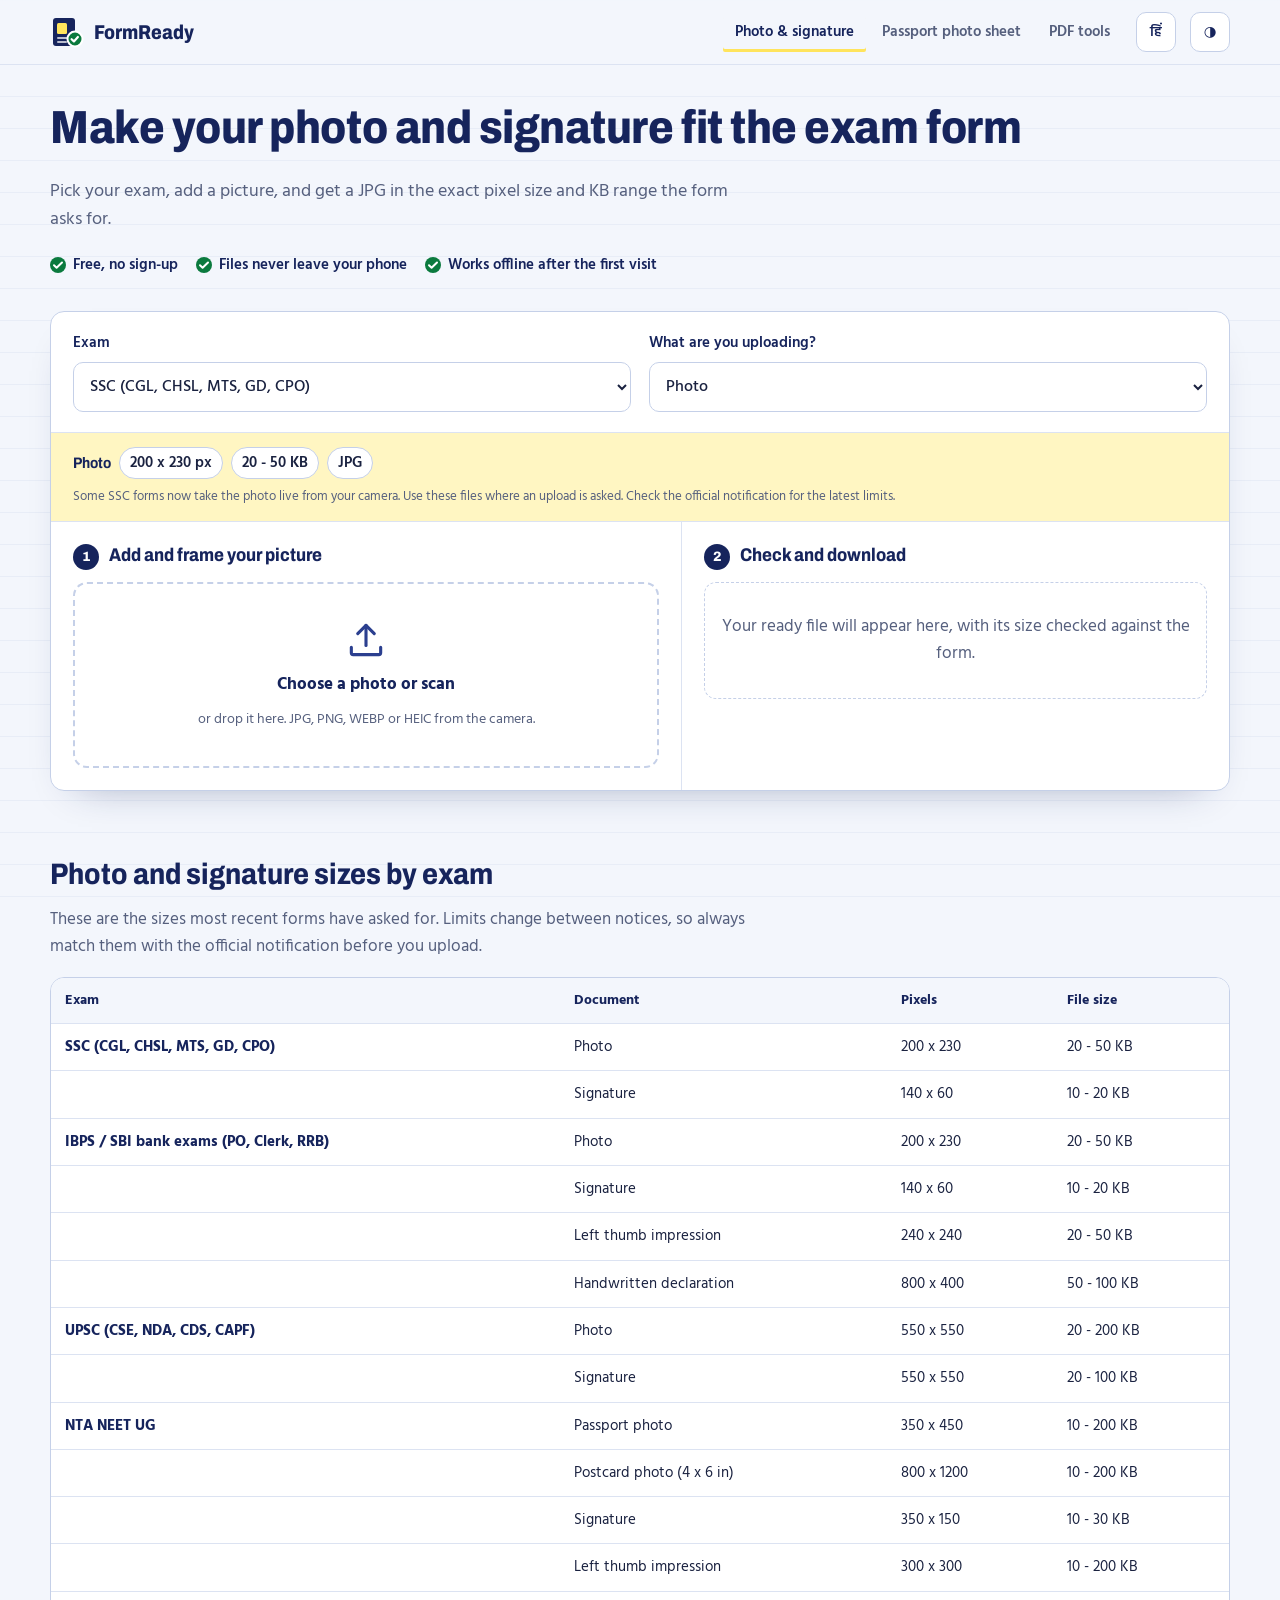
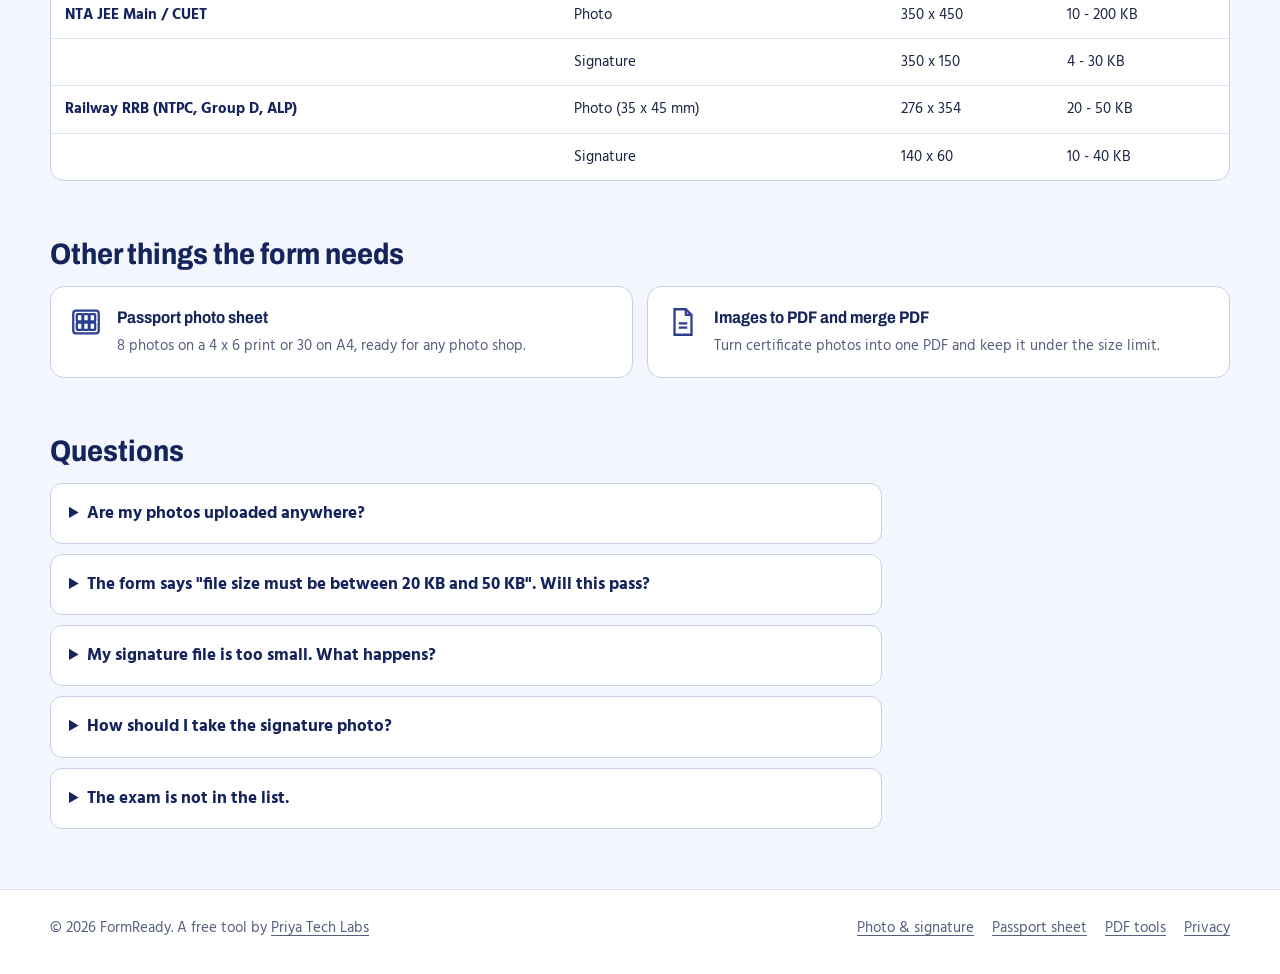
==== index.html @ dd9a6847 "Added FormReady: exam photo and signature resizer with presets for SSC, IBPS, UPSC, NEET, JEE, CUET " ====
<!doctype html>
<html lang="en">
<head>
<meta charset="utf-8">
<meta name="viewport" content="width=device-width, initial-scale=1">
<title>FormReady - Exam Photo and Signature Resizer</title>
<meta name="description" content="Resize your photo and signature to the exact KB and pixel size for SSC, IBPS, UPSC, NEET, JEE, CUET and RRB forms. Free, works on your phone, and your files never leave your device.">
<link rel="canonical" href="https://priya4042.github.io/formready/">
<meta property="og:title" content="FormReady - Exam Photo and Signature Resizer">
<meta property="og:description" content="Exact KB and pixel size for SSC, IBPS, UPSC, NEET, JEE, CUET and RRB forms. Free and private.">
<meta property="og:image" content="https://priya4042.github.io/formready/assets/og.png">
<meta property="og:type" content="website">
<meta name="twitter:card" content="summary_large_image">
<meta name="theme-color" content="#16245C">
<link rel="manifest" href="manifest.webmanifest">
<link rel="icon" href="assets/icon.svg" type="image/svg+xml">
<link rel="apple-touch-icon" href="assets/icon-192.png">
<link rel="preconnect" href="https://fonts.googleapis.com"><link rel="preconnect" href="https://fonts.gstatic.com" crossorigin>
<link rel="stylesheet" href="https://fonts.googleapis.com/css2?family=Archivo:wdth,wght@75..100,500..800&family=Hind:wght@400;500;600;700&display=swap">
<link rel="stylesheet" href="assets/app.css">

<script type="application/ld+json">{"@context":"https://schema.org","@type":"WebApplication","name":"FormReady","url":"https://priya4042.github.io/formready/","applicationCategory":"UtilitiesApplication","operatingSystem":"Any","offers":{"@type":"Offer","price":"0","priceCurrency":"INR"},"description":"Resize exam form photos and signatures to the exact KB and pixel size, make passport photo sheets and PDFs. Runs in the browser."}</script>
</head>
<body>
<a class="skip" href="#main"><span data-only="en">Skip to the tool</span><span data-only="hi">टूल पर जाएँ</span></a>
<header class="top"><div class="wrap">
  <a class="brand" href="./"><svg viewBox="0 0 34 34" aria-hidden="true"><rect x="3" y="3" width="22" height="28" rx="3" fill="#16245C"/><rect x="7" y="8" width="10" height="11" rx="1.5" fill="#FFE45C"/><rect x="7" y="22" width="14" height="2" rx="1" fill="#fff" opacity=".7"/><rect x="7" y="26" width="10" height="2" rx="1" fill="#fff" opacity=".7"/><circle cx="25" cy="24" r="7.5" fill="#0B7A3E" stroke="#fff" stroke-width="2"/><path d="M21.6 24.2l2.3 2.2 4-4.4" fill="none" stroke="#fff" stroke-width="2.2" stroke-linecap="round" stroke-linejoin="round"/></svg>FormReady</a>
  <nav class="nav" id="nav" aria-label="Tools">
    <a href="./" aria-current="page"><span data-only="en">Photo &amp; signature</span><span data-only="hi">फ़ोटो और हस्ताक्षर</span></a>
    <a href="passport.html"><span data-only="en">Passport photo sheet</span><span data-only="hi">पासपोर्ट फ़ोटो शीट</span></a>
    <a href="pdf.html"><span data-only="en">PDF tools</span><span data-only="hi">PDF टूल</span></a>
  </nav>
  <button class="tbtn nav-tog" id="nav-btn" aria-controls="nav" aria-expanded="false" aria-label="Menu">&#9776;</button>
  <button class="tbtn" id="lang-btn" type="button">हिं</button>
  <button class="tbtn" id="theme-btn" type="button" aria-label="Dark or light theme">&#9681;</button>
</div></header>


<main id="main" class="wrap">
  <section class="intro">
    <h1><span data-only="en">Make your photo and signature fit the exam form</span><span data-only="hi">अपनी फ़ोटो और हस्ताक्षर को परीक्षा फ़ॉर्म के साइज़ में लाएँ</span></h1>
    <p class="lede"><span data-only="en">Pick your exam, add a picture, and get a JPG in the exact pixel size and KB range the form asks for.</span><span data-only="hi">परीक्षा चुनें, फ़ोटो डालें, और फ़ॉर्म जितने पिक्सेल और KB माँगता है, ठीक उतनी JPG पाएँ।</span></p>
    <ul class="promise">
      <li><span data-only="en">Free, no sign-up</span><span data-only="hi">मुफ़्त, कोई साइन-अप नहीं</span></li>
      <li><span data-only="en">Files never leave your phone</span><span data-only="hi">फ़ाइल आपके फ़ोन से बाहर नहीं जाती</span></li>
      <li><span data-only="en">Works offline after the first visit</span><span data-only="hi">पहली बार के बाद ऑफ़लाइन भी चलता है</span></li>
    </ul>
  </section>

  <section class="sheet" aria-label="Resizer">
    <div class="field-row">
      <label class="fld"><span><span data-only="en">Exam</span><span data-only="hi">परीक्षा</span></span><select id="exam"></select></label>
      <label class="fld"><span><span data-only="en">What are you uploading?</span><span data-only="hi">क्या अपलोड करना है?</span></span><select id="doc"></select></label>
    </div>
    <div class="spec" id="spec" aria-live="polite"></div>
    <div class="work">
      <div class="pane">
        <div class="pane-h"><span class="step">1</span><h2><span data-only="en">Add and frame your picture</span><span data-only="hi">फ़ोटो डालें और सही से सेट करें</span></h2></div>
        <div class="drop" id="drop" role="button" tabindex="0">
          <svg viewBox="0 0 24 24" fill="none" stroke="currentColor" stroke-width="1.7" stroke-linecap="round" stroke-linejoin="round" aria-hidden="true"><path d="M4 16v3a1 1 0 0 0 1 1h14a1 1 0 0 0 1-1v-3"/><path d="M12 4v11"/><path d="M7.5 8.5L12 4l4.5 4.5"/></svg>
          <b><span data-only="en">Choose a photo or scan</span><span data-only="hi">फ़ोटो या स्कैन चुनें</span></b>
          <small><span data-only="en">or drop it here. JPG, PNG, WEBP or HEIC from the camera.</span><span data-only="hi">या यहाँ छोड़ें। JPG, PNG, WEBP या कैमरे की फ़ोटो।</span></small>
          <input type="file" id="file" aria-label="Choose file" tabindex="-1" accept="image/*">
        </div>
        <div id="editor" hidden>
          <div class="stage"><canvas id="crop" aria-label="Drag to move the picture inside the frame"></canvas><span class="hint"><span data-only="en">Drag to move</span><span data-only="hi">खिसकाने के लिए खींचें</span></span></div>
          <div class="tools">
            <label class="rng"><span data-only="en">Zoom</span><span data-only="hi">ज़ूम</span><input type="range" id="zoom" min="1" max="5" step="0.01" value="1"></label>
            <button class="btn btn-sm" id="rot" type="button"><span data-only="en">Rotate</span><span data-only="hi">घुमाएँ</span></button>
            <button class="btn btn-sm" id="reset" type="button"><span data-only="en">Reset</span><span data-only="hi">रीसेट</span></button>
            <button class="btn btn-sm" id="change" type="button"><span data-only="en">Change picture</span><span data-only="hi">फ़ोटो बदलें</span></button>
          </div>
          <div class="opts">
            <label class="check"><input type="checkbox" id="ink"><span><span data-only="en">Clean white paper (for signature, thumb and declaration scans)</span><span data-only="hi">कागज़ साफ़ सफ़ेद करें (हस्ताक्षर, अंगूठा और घोषणा के लिए)</span></span></label>
            <label class="check"><input type="checkbox" id="namedate"><span><span data-only="en">Print name and date below the photo</span><span data-only="hi">फ़ोटो के नीचे नाम और तारीख़ लिखें</span></span></label>
            <div class="subflds" id="nd-flds" hidden>
              <label class="fld"><span><span data-only="en">Name</span><span data-only="hi">नाम</span></span><input type="text" id="nd-name" maxlength="40" autocomplete="name"></label>
              <label class="fld"><span><span data-only="en">Date of photo</span><span data-only="hi">फ़ोटो की तारीख़</span></span><input type="date" id="nd-date"></label>
            </div>
          </div>
        </div>
      </div>
      <div class="pane">
        <div class="pane-h"><span class="step">2</span><h2><span data-only="en">Check and download</span><span data-only="hi">जाँचें और डाउनलोड करें</span></h2></div>
        <div class="empty" id="empty"><span data-only="en">Your ready file will appear here, with its size checked against the form.</span><span data-only="hi">आपकी तैयार फ़ाइल यहाँ दिखेगी, फ़ॉर्म के साइज़ से जाँच कर।</span></div>
        <div id="result" hidden>
          <div class="slot">
            <div class="slot-h"><span id="slot-title">Photo</span><span id="slot-fmt">JPG</span></div>
            <div class="slot-b">
              <div class="slot-img"><img id="out-img" alt="Ready file preview"></div>
              <dl class="slot-facts">
                <div><dt><span data-only="en">File size</span><span data-only="hi">फ़ाइल साइज़</span></dt><dd id="f-size">-</dd></div>
                <div><dt><span data-only="en">Pixels</span><span data-only="hi">पिक्सेल</span></dt><dd id="f-px">-</dd></div>
                <div><dt><span data-only="en">Print size at 200 DPI</span><span data-only="hi">200 DPI पर प्रिंट साइज़</span></dt><dd id="f-cm">-</dd></div>
                <div><dt><span data-only="en">Format</span><span data-only="hi">फ़ॉर्मेट</span></dt><dd>JPG</dd></div>
              </dl>
              <span class="stamp" id="stamp" aria-hidden="true"></span>
            </div>
            <div class="ruler" aria-hidden="true">
              <div class="ruler-track"><div class="ruler-band" id="band"></div><div class="ruler-needle" id="needle"><span id="needle-l"></span></div></div>
              <div class="ruler-ticks"><span>0 KB</span><span id="tick-max"></span></div>
            </div>
          </div>
          <p class="note" id="verdict" role="status"></p>
          <div class="actions">
            <button class="btn btn-main" id="dl" type="button"><svg viewBox="0 0 24 24" fill="none" stroke="currentColor" stroke-width="2" stroke-linecap="round" aria-hidden="true"><path d="M12 4v11M7.5 10.5L12 15l4.5-4.5M5 20h14"/></svg><span data-only="en">Download JPG</span><span data-only="hi">JPG डाउनलोड करें</span></button>
          </div>
          <details class="adv" id="adv">
            <summary><span data-only="en">Change pixels or KB limits</span><span data-only="hi">पिक्सेल या KB सीमा बदलें</span></summary>
            <div class="grid4">
              <label class="fld"><span><span data-only="en">Width (px)</span><span data-only="hi">चौड़ाई (px)</span></span><input type="number" id="w" min="20" max="4000" inputmode="numeric"></label>
              <label class="fld"><span><span data-only="en">Height (px)</span><span data-only="hi">ऊँचाई (px)</span></span><input type="number" id="h" min="20" max="4000" inputmode="numeric"></label>
              <label class="fld"><span><span data-only="en">Min KB</span><span data-only="hi">कम से कम KB</span></span><input type="number" id="min" min="1" max="5000" inputmode="numeric"></label>
              <label class="fld"><span><span data-only="en">Max KB</span><span data-only="hi">ज़्यादा से ज़्यादा KB</span></span><input type="number" id="max" min="2" max="5000" inputmode="numeric"></label>
            </div>
          </details>
        </div>
      </div>
    </div>
  </section>

  <section class="sec" id="sizes" aria-labelledby="sizes-h">
    <h2 id="sizes-h"><span data-only="en">Photo and signature sizes by exam</span><span data-only="hi">परीक्षा के अनुसार फ़ोटो और हस्ताक्षर साइज़</span></h2>
    <p><span data-only="en">These are the sizes most recent forms have asked for. Limits change between notices, so always match them with the official notification before you upload.</span><span data-only="hi">हाल के फ़ॉर्म में यही साइज़ माँगे गए हैं। हर नोटिस में सीमा बदल सकती है, इसलिए अपलोड से पहले आधिकारिक नोटिफ़िकेशन से ज़रूर मिलाएँ।</span></p>
    <div class="tbl-wrap"><table id="size-table"><thead><tr><th><span data-only="en">Exam</span><span data-only="hi">परीक्षा</span></th><th><span data-only="en">Document</span><span data-only="hi">दस्तावेज़</span></th><th><span data-only="en">Pixels</span><span data-only="hi">पिक्सेल</span></th><th><span data-only="en">File size</span><span data-only="hi">फ़ाइल साइज़</span></th></tr></thead><tbody></tbody></table></div>
  </section>

  <section class="sec" aria-labelledby="more-h">
    <h2 id="more-h"><span data-only="en">Other things the form needs</span><span data-only="hi">फ़ॉर्म की बाकी ज़रूरतें</span></h2>
    <div class="cards">
      <a class="tcard" href="passport.html"><svg viewBox="0 0 24 24" fill="none" stroke="currentColor" stroke-width="1.6" aria-hidden="true"><rect x="3" y="4" width="18" height="16" rx="2"/><rect x="5.5" y="6.5" width="4" height="5" rx=".6"/><rect x="10" y="6.5" width="4" height="5" rx=".6"/><rect x="14.5" y="6.5" width="4" height="5" rx=".6"/><rect x="5.5" y="12.5" width="4" height="5" rx=".6"/><rect x="10" y="12.5" width="4" height="5" rx=".6"/><rect x="14.5" y="12.5" width="4" height="5" rx=".6"/></svg><span><b><span data-only="en">Passport photo sheet</span><span data-only="hi">पासपोर्ट फ़ोटो शीट</span></b><small><span data-only="en">8 photos on a 4 x 6 print or 30 on A4, ready for any photo shop.</span><span data-only="hi">4 x 6 प्रिंट पर 8 या A4 पर 30 फ़ोटो, किसी भी फ़ोटो शॉप के लिए तैयार।</span></small></span></a>
      <a class="tcard" href="pdf.html"><svg viewBox="0 0 24 24" fill="none" stroke="currentColor" stroke-width="1.6" aria-hidden="true"><path d="M6 3h8l4 4v14H6z"/><path d="M14 3v4h4"/><path d="M9 13h6M9 16h6"/></svg><span><b><span data-only="en">Images to PDF and merge PDF</span><span data-only="hi">इमेज से PDF और PDF जोड़ें</span></b><small><span data-only="en">Turn certificate photos into one PDF and keep it under the size limit.</span><span data-only="hi">सर्टिफ़िकेट की फ़ोटो को एक PDF में बदलें और साइज़ सीमा में रखें।</span></small></span></a>
    </div>
  </section>

  <section class="sec" aria-labelledby="faq-h">
    <h2 id="faq-h"><span data-only="en">Questions</span><span data-only="hi">सवाल</span></h2>
    <div class="faq">
      <details><summary><span data-only="en">Are my photos uploaded anywhere?</span><span data-only="hi">क्या मेरी फ़ोटो कहीं अपलोड होती है?</span></summary><p><span data-only="en">No. Everything happens inside your browser. The picture is never sent to a server, so it is safe to use for your ID photo and signature.</span><span data-only="hi">नहीं। सब कुछ आपके ब्राउज़र में ही होता है। फ़ोटो किसी सर्वर पर नहीं जाती, इसलिए पहचान वाली फ़ोटो और हस्ताक्षर के लिए सुरक्षित है।</span></p></details>
      <details><summary><span data-only="en">The form says "file size must be between 20 KB and 50 KB". Will this pass?</span><span data-only="hi">फ़ॉर्म कहता है "फ़ाइल 20 KB से 50 KB के बीच हो"। क्या यह पास होगी?</span></summary><p><span data-only="en">Yes. FormReady keeps a small safety margin on both ends, so the file passes whether the website counts 1 KB as 1000 or 1024 bytes.</span><span data-only="hi">हाँ। FormReady दोनों तरफ़ थोड़ा मार्जिन रखता है, ताकि वेबसाइट 1 KB को 1000 गिने या 1024 बाइट, फ़ाइल पास हो जाए।</span></p></details>
      <details><summary><span data-only="en">My signature file is too small. What happens?</span><span data-only="hi">मेरी हस्ताक्षर फ़ाइल बहुत छोटी है। तब क्या होगा?</span></summary><p><span data-only="en">A clean signature can be just a few KB. FormReady first uses the best quality, and if it is still under the minimum it adds blank space inside the file. The picture itself does not change.</span><span data-only="hi">साफ़ हस्ताक्षर कुछ ही KB का हो सकता है। FormReady पहले सबसे अच्छी क्वालिटी लगाता है, फिर भी कम हो तो फ़ाइल के अंदर खाली जगह जोड़ता है। तस्वीर नहीं बदलती।</span></p></details>
      <details><summary><span data-only="en">How should I take the signature photo?</span><span data-only="hi">हस्ताक्षर की फ़ोटो कैसे लें?</span></summary><p><span data-only="en">Sign with a black pen on plain white paper, in daylight, with the phone straight above the page. Do not sign in capital letters. Then tick "Clean white paper" so the background becomes pure white.</span><span data-only="hi">सादे सफ़ेद कागज़ पर काले पेन से, दिन की रोशनी में हस्ताक्षर करें और फ़ोन को कागज़ के ठीक ऊपर रखें। बड़े अक्षरों (कैपिटल) में हस्ताक्षर न करें। फिर "कागज़ साफ़ सफ़ेद करें" चुनें।</span></p></details>
      <details><summary><span data-only="en">The exam is not in the list.</span><span data-only="hi">मेरी परीक्षा लिस्ट में नहीं है।</span></summary><p><span data-only="en">Choose "Custom size", then open "Change pixels or KB limits" and type the numbers from your notification.</span><span data-only="hi">"अपना साइज़" चुनें, फिर "पिक्सेल या KB सीमा बदलें" खोलकर अपने नोटिफ़िकेशन वाले नंबर डालें।</span></p></details>
    </div>
  </section>
</main>

<footer class="foot"><div class="wrap">
  <span>&copy; <span id="year">2026</span> FormReady. <span data-only="en">A free tool by</span><span data-only="hi">एक मुफ़्त टूल,</span> <a href="https://priya4042.github.io/">Priya Tech Labs</a></span>
  <nav aria-label="Footer"><a href="./">Photo &amp; signature</a><a href="passport.html">Passport sheet</a><a href="pdf.html">PDF tools</a><a href="privacy.html"><span data-only="en">Privacy</span><span data-only="hi">प्राइवेसी</span></a></nav>
</div></footer>
<script src="assets/common.js"></script>
<script src="assets/presets.js"></script>
<script src="assets/resizer.js"></script>
</body>
</html>
---- assets/app.css ----
/* FormReady - exam form photo, signature and PDF toolkit */
:root {
  --ink: #16245C; --ink-2: #2B3F8F; --paper: #FFFFFF; --page: #F3F6FC; --rule: #DCE3F2; --rule-2: #C5D0E8;
  --text: #1A2240; --muted: #56607E; --stamp: #B3261E; --pass: #0B7A3E; --hl: #FFE45C; --hl-soft: #FFF6C2;
  --card: #FFFFFF; --focus: #2B3F8F; --shadow: 0 18px 40px -28px rgba(22, 36, 92, .45);
  --r: 14px; --max: 1180px;
  --f-head: "Archivo", "Hind", system-ui, sans-serif; --f-body: "Hind", system-ui, sans-serif;
  color-scheme: light;
}
@media (prefers-color-scheme: dark) {
  :root:not([data-theme="light"]) {
    --ink: #AFC0FF; --ink-2: #8EA3F5; --paper: #151B33; --page: #0E1326; --rule: #26304F; --rule-2: #34406A;
    --text: #E6EAF7; --muted: #A2ABC8; --stamp: #FF8A80; --pass: #5BD493; --hl: #E8C93A; --hl-soft: #3A3417;
    --card: #151B33; --focus: #AFC0FF; --shadow: 0 18px 40px -28px rgba(0, 0, 0, .8); color-scheme: dark;
  }
}
:root[data-theme="dark"] {
  --ink: #AFC0FF; --ink-2: #8EA3F5; --paper: #151B33; --page: #0E1326; --rule: #26304F; --rule-2: #34406A;
  --text: #E6EAF7; --muted: #A2ABC8; --stamp: #FF8A80; --pass: #5BD493; --hl: #E8C93A; --hl-soft: #3A3417;
  --card: #151B33; --focus: #AFC0FF; --shadow: 0 18px 40px -28px rgba(0, 0, 0, .8); color-scheme: dark;
}

* { box-sizing: border-box; }
html { -webkit-text-size-adjust: 100%; overflow-x: clip; }
body { margin: 0; font: 400 1.0625rem/1.6 var(--f-body); color: var(--text); background: var(--page); overflow-x: clip; }
/* faint ruled-form lines behind everything */
body::before { content: ""; position: fixed; inset: 0; z-index: -1; pointer-events: none;
  background-image: linear-gradient(var(--rule) 1px, transparent 1px); background-size: 100% 32px; opacity: .45; }
img, canvas { max-width: 100%; display: block; }
a { color: var(--ink-2); text-underline-offset: 3px; }
h1, h2, h3 { font-family: var(--f-head); color: var(--ink); line-height: 1.15; margin: 0 0 .5em; font-stretch: 88%; }
h1 { font-size: clamp(1.9rem, 4.2vw, 2.9rem); font-weight: 800; letter-spacing: -.01em; }
h2 { font-size: clamp(1.4rem, 2.6vw, 1.85rem); font-weight: 750; }
h3 { font-size: 1.12rem; font-weight: 700; }
p { margin: 0 0 1em; }
:focus-visible { outline: 3px solid var(--focus); outline-offset: 2px; border-radius: 6px; }
.wrap { width: min(var(--max), 100% - 32px); margin-inline: auto; }
[hidden] { display: none !important; }
.sr { position: absolute; width: 1px; height: 1px; overflow: hidden; clip: rect(0 0 0 0); white-space: nowrap; }
html[lang="hi"] [data-only="en"], html[lang="en"] [data-only="hi"] { display: none !important; }
.skip { position: absolute; left: -999px; top: 8px; background: var(--ink); color: #fff; padding: 8px 14px; border-radius: 8px; z-index: 50; }
.skip:focus { left: 8px; }

/* header */
.top { position: sticky; top: 0; z-index: 20; background: color-mix(in srgb, var(--page) 88%, transparent); backdrop-filter: blur(10px); border-bottom: 1px solid var(--rule); }
.top .wrap { display: flex; align-items: center; gap: 14px; min-height: 64px; }
.brand { display: flex; align-items: center; gap: 10px; text-decoration: none; color: var(--ink); font: 800 1.25rem/1 var(--f-head); font-stretch: 85%; }
.brand svg { width: 34px; height: 34px; flex: none; }
.nav { display: flex; gap: 4px; margin-left: auto; }
.nav a { padding: 8px 12px; border-radius: 10px; text-decoration: none; color: var(--muted); font-weight: 600; font-size: .95rem; }
.nav a:hover { color: var(--ink); background: var(--rule); }
.nav a[aria-current="page"] { color: var(--ink); box-shadow: inset 0 -3px 0 var(--hl); border-radius: 10px 10px 2px 2px; }
.tbtn { border: 1px solid var(--rule-2); background: var(--card); color: var(--ink); border-radius: 10px; min-width: 40px; height: 40px; padding: 0 10px; font: 600 .9rem var(--f-body); cursor: pointer; }
.tbtn:hover { border-color: var(--ink-2); }
.nav-tog { display: none; }
@media (max-width: 760px) {
  .nav { position: fixed; inset: 64px 0 auto; flex-direction: column; background: var(--paper); border-bottom: 1px solid var(--rule); padding: 8px 16px 14px; display: none; }
  .nav.open { display: flex; }
  .nav a { padding: 12px; }
  .nav-tog { display: inline-block; margin-left: auto; }
  .top .wrap > .tbtn:first-of-type { margin-left: 0; }
}

/* intro */
.intro { padding: 36px 0 12px; }
.intro p.lede { font-size: 1.12rem; color: var(--muted); max-width: 44rem; }
.promise { display: flex; flex-wrap: wrap; gap: 8px 18px; padding: 0; margin: 14px 0 0; list-style: none; font-weight: 600; color: var(--ink); font-size: .95rem; }
.promise li { display: flex; align-items: center; gap: 7px; }
.promise li::before { content: ""; width: 16px; height: 16px; border-radius: 50%; background: var(--pass) url("data:image/svg+xml,%3Csvg xmlns='http://www.w3.org/2000/svg' viewBox='0 0 16 16'%3E%3Cpath d='M4 8.3l2.6 2.5L12 5.5' fill='none' stroke='white' stroke-width='2' stroke-linecap='round' stroke-linejoin='round'/%3E%3C/svg%3E") center/100% no-repeat; flex: none; }

/* the working area: form sheet */
.sheet { background: var(--paper); border: 1px solid var(--rule-2); border-radius: var(--r); box-shadow: var(--shadow); margin: 22px 0 40px; overflow: hidden; }
.sheet-row { display: grid; grid-template-columns: 1fr; }
.field-row { display: grid; grid-template-columns: repeat(auto-fit, minmax(220px, 1fr)); gap: 14px 18px; padding: 20px 22px; border-bottom: 1px solid var(--rule); }
.fld { display: flex; flex-direction: column; gap: 6px; min-width: 0; }
.fld > span, .lbl { font-weight: 600; font-size: .92rem; color: var(--ink); }
select, input[type="text"], input[type="number"], input[type="date"] {
  font: 500 1rem var(--f-body); color: var(--text); background: var(--paper); border: 1px solid var(--rule-2); border-radius: 10px; padding: 10px 12px; width: 100%; min-height: 46px; }
select:focus, input:focus { border-color: var(--ink-2); outline: none; box-shadow: 0 0 0 3px color-mix(in srgb, var(--ink-2) 25%, transparent); }
.spec { display: flex; flex-wrap: wrap; gap: 8px; align-items: center; padding: 14px 22px; background: var(--hl-soft); border-bottom: 1px solid var(--rule); font-size: .95rem; }
.spec b { font-family: var(--f-head); font-stretch: 88%; color: var(--ink); }
.chip { display: inline-flex; align-items: center; gap: 6px; padding: 3px 10px; border-radius: 999px; background: var(--paper); border: 1px solid var(--rule-2); font-weight: 600; font-variant-numeric: tabular-nums; }
.spec small { color: var(--muted); flex-basis: 100%; }

.work { display: grid; grid-template-columns: minmax(0, 1.15fr) minmax(0, 1fr); }
@media (max-width: 900px) { .work { grid-template-columns: 1fr; } }
.pane { padding: 22px; min-width: 0; }
.pane + .pane { border-left: 1px solid var(--rule); }
@media (max-width: 900px) { .pane + .pane { border-left: 0; border-top: 1px solid var(--rule); } }
.pane-h { display: flex; align-items: baseline; gap: 10px; margin-bottom: 12px; }
.pane-h h2 { font-size: 1.15rem; margin: 0; }
.step { font: 800 .85rem/1 var(--f-head); width: 26px; height: 26px; border-radius: 50%; display: inline-grid; place-items: center; background: var(--ink); color: var(--paper); flex: none; }

/* drop zone */
.drop { display: grid; place-items: center; text-align: center; gap: 10px; padding: 34px 18px; border: 2px dashed var(--rule-2); border-radius: var(--r); cursor: pointer; transition: border-color .2s, background-color .2s; }
.drop:hover, .drop.over { border-color: var(--ink-2); background: color-mix(in srgb, var(--ink-2) 6%, transparent); }
.drop svg { width: 44px; height: 44px; color: var(--ink-2); }
.drop b { font-size: 1.05rem; color: var(--ink); }
.drop small { color: var(--muted); }
.drop input { position: absolute; width: 1px; height: 1px; opacity: 0; }

/* crop stage */
.stage { position: relative; display: grid; place-items: center; background: repeating-conic-gradient(var(--rule) 0 25%, transparent 0 50%) 0 0/18px 18px; border-radius: 12px; padding: 14px; touch-action: none; }
.stage canvas { cursor: grab; box-shadow: 0 0 0 2px var(--ink), 0 10px 30px -14px rgba(0, 0, 0, .5); background: #fff; max-height: 420px; width: auto; }
.stage canvas:active { cursor: grabbing; }
.stage .hint { position: absolute; bottom: 8px; left: 50%; translate: -50% 0; background: rgba(22, 36, 92, .82); color: #fff; padding: 2px 10px; border-radius: 999px; font-size: .78rem; pointer-events: none; white-space: nowrap; }
.tools { display: flex; flex-wrap: wrap; gap: 10px 14px; align-items: center; margin-top: 14px; }
.tools label.rng { display: flex; align-items: center; gap: 10px; flex: 1 1 200px; font-weight: 600; font-size: .92rem; color: var(--ink); }
input[type="range"] { flex: 1; accent-color: var(--ink-2); min-height: 32px; }
.check { display: flex; align-items: center; gap: 10px; font-weight: 600; font-size: .95rem; color: var(--text); cursor: pointer; padding: 6px 0; }
.check input { width: 20px; height: 20px; accent-color: var(--ink-2); flex: none; }
.opts { display: grid; gap: 4px; margin-top: 10px; }
.subflds { display: grid; grid-template-columns: 1fr 1fr; gap: 10px; margin: 4px 0 6px 30px; }
@media (max-width: 480px) { .subflds { grid-template-columns: 1fr; margin-left: 0; } }

/* buttons */
.btn { display: inline-flex; align-items: center; justify-content: center; gap: 8px; min-height: 46px; padding: 0 18px; border-radius: 12px; border: 1px solid var(--rule-2); background: var(--paper); color: var(--ink); font: 650 1rem var(--f-body); cursor: pointer; text-decoration: none; }
.btn:hover { border-color: var(--ink-2); }
.btn svg { width: 18px; height: 18px; }
.btn-main { background: var(--ink); color: var(--paper); border-color: var(--ink); }
.btn-main:hover { background: var(--ink-2); }
.btn[disabled] { opacity: .5; cursor: not-allowed; }
.btn-sm { min-height: 36px; padding: 0 12px; font-size: .9rem; border-radius: 10px; }

/* result: the exam-portal upload slot */
.slot { border: 1px solid var(--rule-2); border-radius: 12px; overflow: hidden; }
.slot-h { display: flex; justify-content: space-between; gap: 10px; padding: 9px 14px; background: var(--ink); color: var(--paper); font: 650 .9rem var(--f-body); }
.slot-b { display: grid; grid-template-columns: auto 1fr; gap: 16px; padding: 16px; align-items: center; position: relative; }
@media (max-width: 420px) { .slot-b { grid-template-columns: 1fr; } }
.slot-img { width: 132px; min-height: 90px; display: grid; place-items: center; background: var(--page); border: 1px solid var(--rule); border-radius: 6px; padding: 6px; }
.slot-img img { max-height: 170px; width: auto; }
.slot-facts { display: grid; gap: 4px; font-size: .95rem; font-variant-numeric: tabular-nums; }
.slot-facts div { display: flex; justify-content: space-between; gap: 10px; border-bottom: 1px dotted var(--rule-2); padding-bottom: 3px; }
.slot-facts dt { color: var(--muted); }
.slot-facts dd { margin: 0; font-weight: 650; color: var(--text); }
.stamp { position: absolute; left: 92px; bottom: 12px; font: 800 1rem/1 var(--f-head); font-stretch: 80%; letter-spacing: .02em; padding: 6px 10px; border: 3px solid currentColor; border-radius: 8px; rotate: -8deg; opacity: 0; scale: 1.6; transition: opacity .25s, scale .35s cubic-bezier(.2, 1.6, .4, 1); pointer-events: none; background: color-mix(in srgb, var(--paper) 80%, transparent); }
.stamp.show { opacity: .92; scale: 1; }
.stamp.ok { color: var(--pass); }
.stamp.bad { color: var(--stamp); }

/* KB ruler */
.ruler { padding: 4px 16px 16px; }
.ruler-track { position: relative; height: 38px; border-radius: 8px; background: var(--page); border: 1px solid var(--rule); overflow: visible; margin-top: 22px; }
.ruler-band { position: absolute; top: 0; bottom: 0; background: var(--hl); opacity: .85; border-inline: 2px solid var(--ink); }
.ruler-needle { position: absolute; top: -14px; bottom: -4px; width: 3px; margin-left: -1.5px; background: var(--stamp); border-radius: 2px; transition: left .5s cubic-bezier(.2, .8, .2, 1); }
.ruler-needle.ok { background: var(--pass); }
.ruler-needle span { position: absolute; bottom: 100%; left: 50%; translate: -50% -2px; font: 700 .8rem var(--f-body); white-space: nowrap; color: var(--text); }
.ruler-ticks { display: flex; justify-content: space-between; font-size: .78rem; color: var(--muted); margin-top: 4px; font-variant-numeric: tabular-nums; }
.note { font-size: .9rem; color: var(--muted); margin: 8px 0 0; }
.note.warn { color: var(--stamp); font-weight: 600; }
.actions { display: flex; flex-wrap: wrap; gap: 10px; margin-top: 16px; }
details.adv { margin-top: 16px; border-top: 1px solid var(--rule); padding-top: 12px; }
details.adv summary { cursor: pointer; font-weight: 650; color: var(--ink); }
.grid4 { display: grid; grid-template-columns: repeat(2, 1fr); gap: 10px; margin-top: 10px; }
.empty { text-align: center; color: var(--muted); padding: 30px 10px; border: 1px dashed var(--rule-2); border-radius: 12px; }

/* sections */
.sec { padding: 26px 0 30px; }
.sec > p { max-width: 46rem; color: var(--muted); }
.tbl-wrap { overflow-x: auto; background: var(--paper); border: 1px solid var(--rule-2); border-radius: var(--r); }
table { border-collapse: collapse; width: 100%; min-width: 640px; font-size: .95rem; font-variant-numeric: tabular-nums; }
th, td { text-align: left; padding: 11px 14px; border-bottom: 1px solid var(--rule); vertical-align: top; }
th { background: var(--page); color: var(--ink); font-weight: 700; font-size: .9rem; }
tr:last-child td { border-bottom: 0; }
td:first-child { font-weight: 650; color: var(--ink); }
.faq { display: grid; gap: 10px; max-width: 52rem; }
.faq details { background: var(--paper); border: 1px solid var(--rule-2); border-radius: 12px; padding: 4px 18px; }
.faq summary { cursor: pointer; font-weight: 650; padding: 12px 0; color: var(--ink); }
.faq details p { color: var(--text); }
.cards { display: grid; grid-template-columns: repeat(auto-fit, minmax(240px, 1fr)); gap: 14px; }
.tcard { display: flex; gap: 14px; padding: 18px; background: var(--paper); border: 1px solid var(--rule-2); border-radius: var(--r); text-decoration: none; color: var(--text); transition: border-color .2s, translate .2s; }
.tcard:hover { border-color: var(--ink-2); translate: 0 -2px; }
.tcard svg { width: 34px; height: 34px; flex: none; color: var(--ink-2); }
.tcard b { display: block; color: var(--ink); font-family: var(--f-head); font-stretch: 88%; font-size: 1.05rem; }
.tcard small { color: var(--muted); font-size: .92rem; }

/* file list (pdf + sheet pages) */
.flist { list-style: none; margin: 14px 0 0; padding: 0; display: grid; gap: 8px; }
.flist li { display: grid; grid-template-columns: 48px 1fr auto; align-items: center; gap: 12px; padding: 8px 10px; background: var(--page); border: 1px solid var(--rule); border-radius: 10px; }
.flist .th { width: 48px; height: 48px; border-radius: 6px; object-fit: cover; background: var(--paper); display: grid; place-items: center; font: 800 .75rem var(--f-head); color: var(--stamp); border: 1px solid var(--rule); }
.flist .nm { min-width: 0; overflow: hidden; text-overflow: ellipsis; white-space: nowrap; font-weight: 600; }
.flist .nm small { display: block; color: var(--muted); font-weight: 500; }
.flist .ctl { display: flex; gap: 4px; }
.flist .ctl button { width: 36px; height: 36px; border-radius: 8px; border: 1px solid var(--rule-2); background: var(--paper); color: var(--ink); cursor: pointer; font-size: 1rem; }
.flist .ctl button:hover { border-color: var(--ink-2); }
.tabs { display: flex; gap: 6px; padding: 14px 22px 0; border-bottom: 1px solid var(--rule); background: var(--page); }
.tabs button { border: 1px solid transparent; border-bottom: 0; background: none; padding: 10px 16px; border-radius: 10px 10px 0 0; font: 650 1rem var(--f-body); color: var(--muted); cursor: pointer; margin-bottom: -1px; }
.tabs button[aria-selected="true"] { background: var(--paper); color: var(--ink); border-color: var(--rule); }
.out-line { margin-top: 14px; font-weight: 600; color: var(--pass); }
.preview-sheet { max-height: 460px; width: auto; margin: 0 auto; border: 1px solid var(--rule-2); box-shadow: var(--shadow); }

/* footer */
.foot { border-top: 1px solid var(--rule); background: var(--paper); margin-top: 30px; padding: 26px 0 34px; font-size: .95rem; color: var(--muted); }
.foot .wrap { display: flex; flex-wrap: wrap; gap: 10px 26px; justify-content: space-between; }
.foot nav { display: flex; flex-wrap: wrap; gap: 6px 18px; }
.foot a { color: var(--muted); }
.toast { position: fixed; left: 50%; bottom: 22px; translate: -50% 20px; opacity: 0; background: var(--ink); color: var(--paper); padding: 10px 18px; border-radius: 12px; font-weight: 600; transition: opacity .25s, translate .25s; z-index: 60; pointer-events: none; max-width: calc(100% - 32px); }
.toast.show { opacity: 1; translate: -50% 0; }

@media (prefers-reduced-motion: reduce) { *, *::before, *::after { transition: none !important; animation: none !important; } }
@media print { .top, .foot, .sheet .tools { display: none; } }
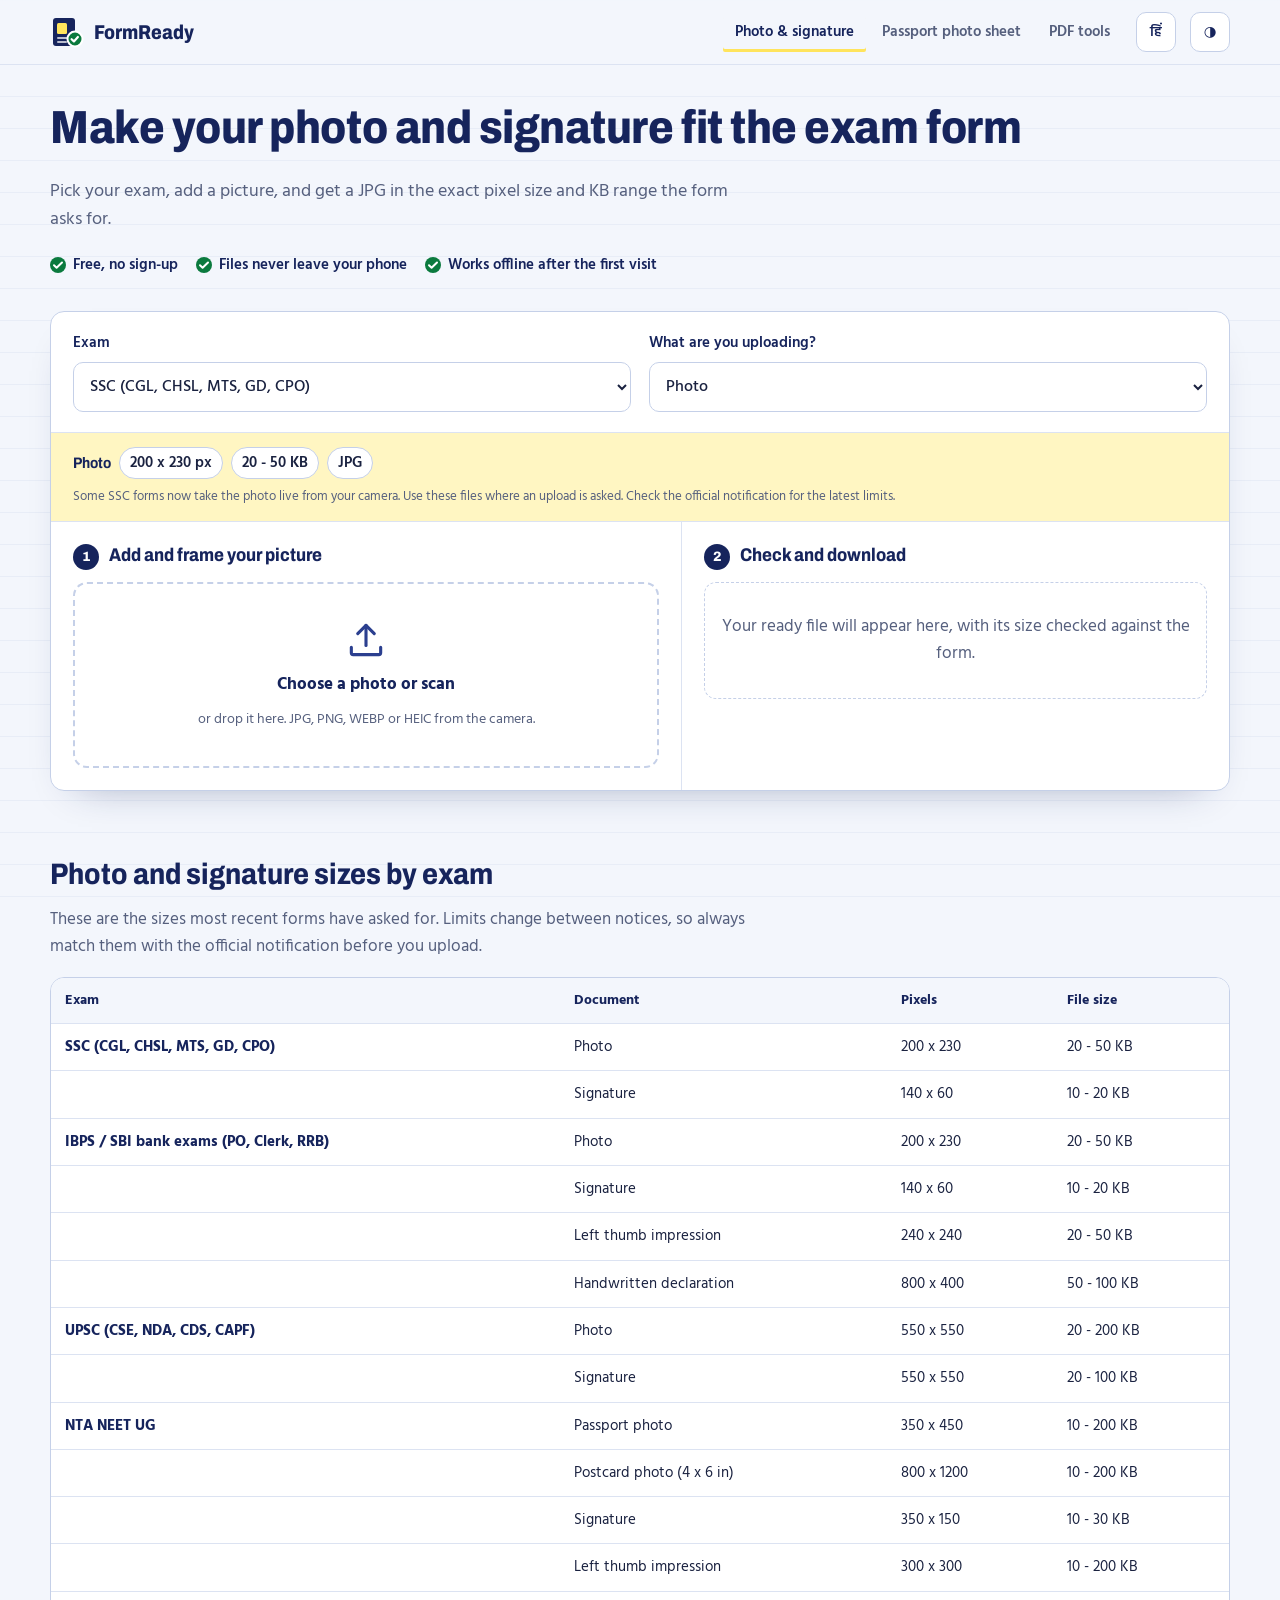
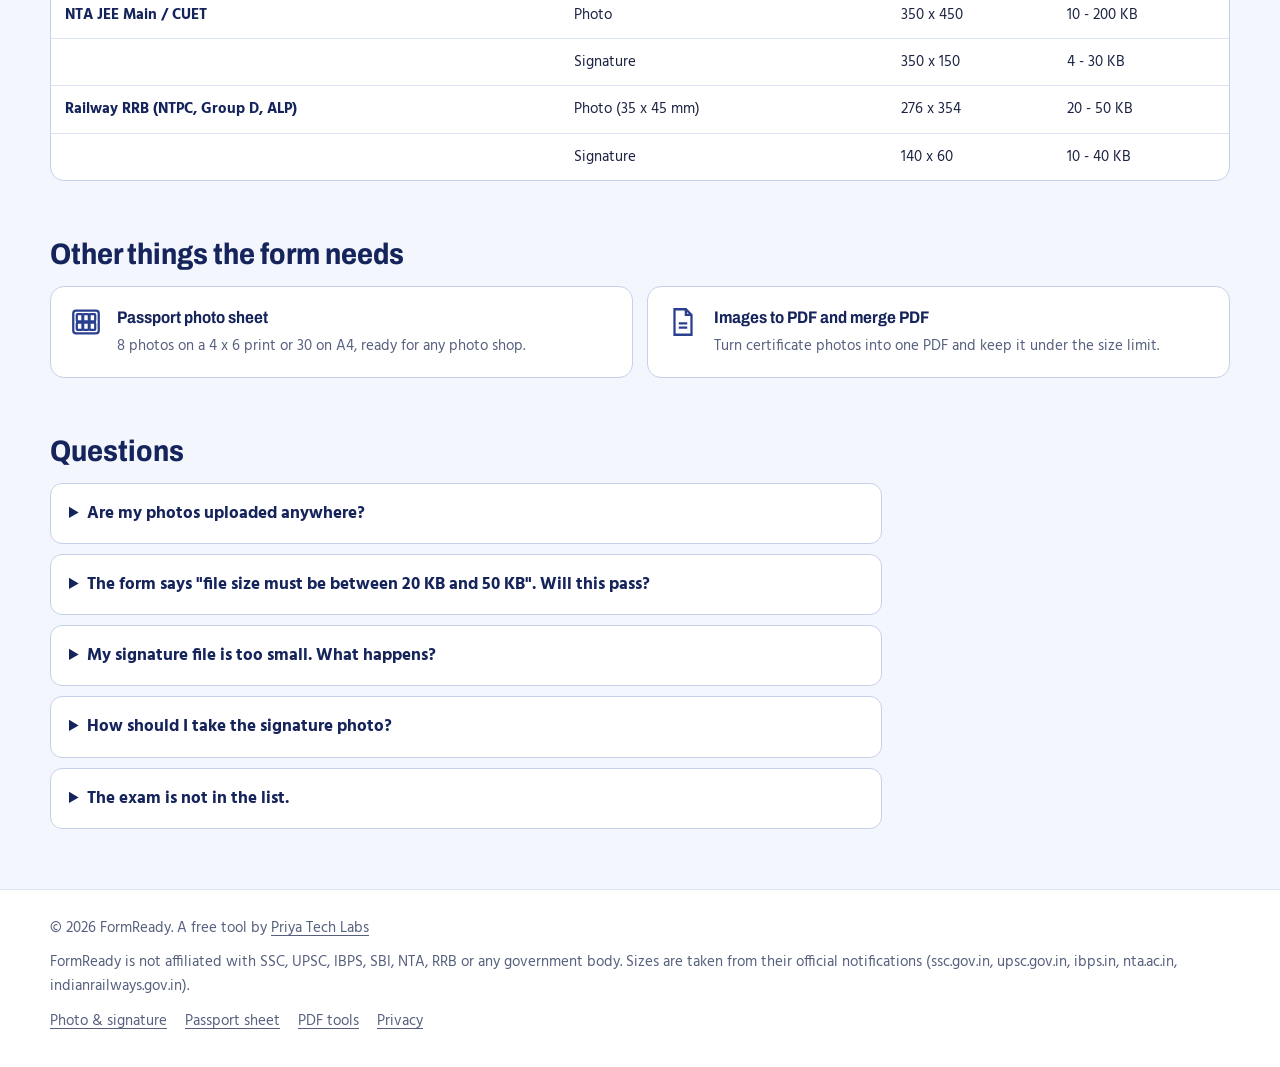
==== commit 969b4cc0: "Added a footer note that FormReady is not affiliated with any exam board or government body, with th" ====
--- a/index.html
+++ b/index.html
@@ -147,6 +147,7 @@
 
 <footer class="foot"><div class="wrap">
   <span>&copy; <span id="year">2026</span> FormReady. <span data-only="en">A free tool by</span><span data-only="hi">एक मुफ़्त टूल,</span> <a href="https://priya4042.github.io/">Priya Tech Labs</a></span>
+  <span><span data-only="en">FormReady is not affiliated with SSC, UPSC, IBPS, SBI, NTA, RRB or any government body. Sizes are taken from their official notifications (ssc.gov.in, upsc.gov.in, ibps.in, nta.ac.in, indianrailways.gov.in).</span><span data-only="hi">FormReady का SSC, UPSC, IBPS, SBI, NTA, RRB या किसी सरकारी संस्था से कोई संबंध नहीं है। साइज़ उनके आधिकारिक नोटिफ़िकेशन (ssc.gov.in, upsc.gov.in, ibps.in, nta.ac.in, indianrailways.gov.in) से लिए गए हैं।</span></span>
   <nav aria-label="Footer"><a href="./">Photo &amp; signature</a><a href="passport.html">Passport sheet</a><a href="pdf.html">PDF tools</a><a href="privacy.html"><span data-only="en">Privacy</span><span data-only="hi">प्राइवेसी</span></a></nav>
 </div></footer>
 <script src="assets/common.js"></script>
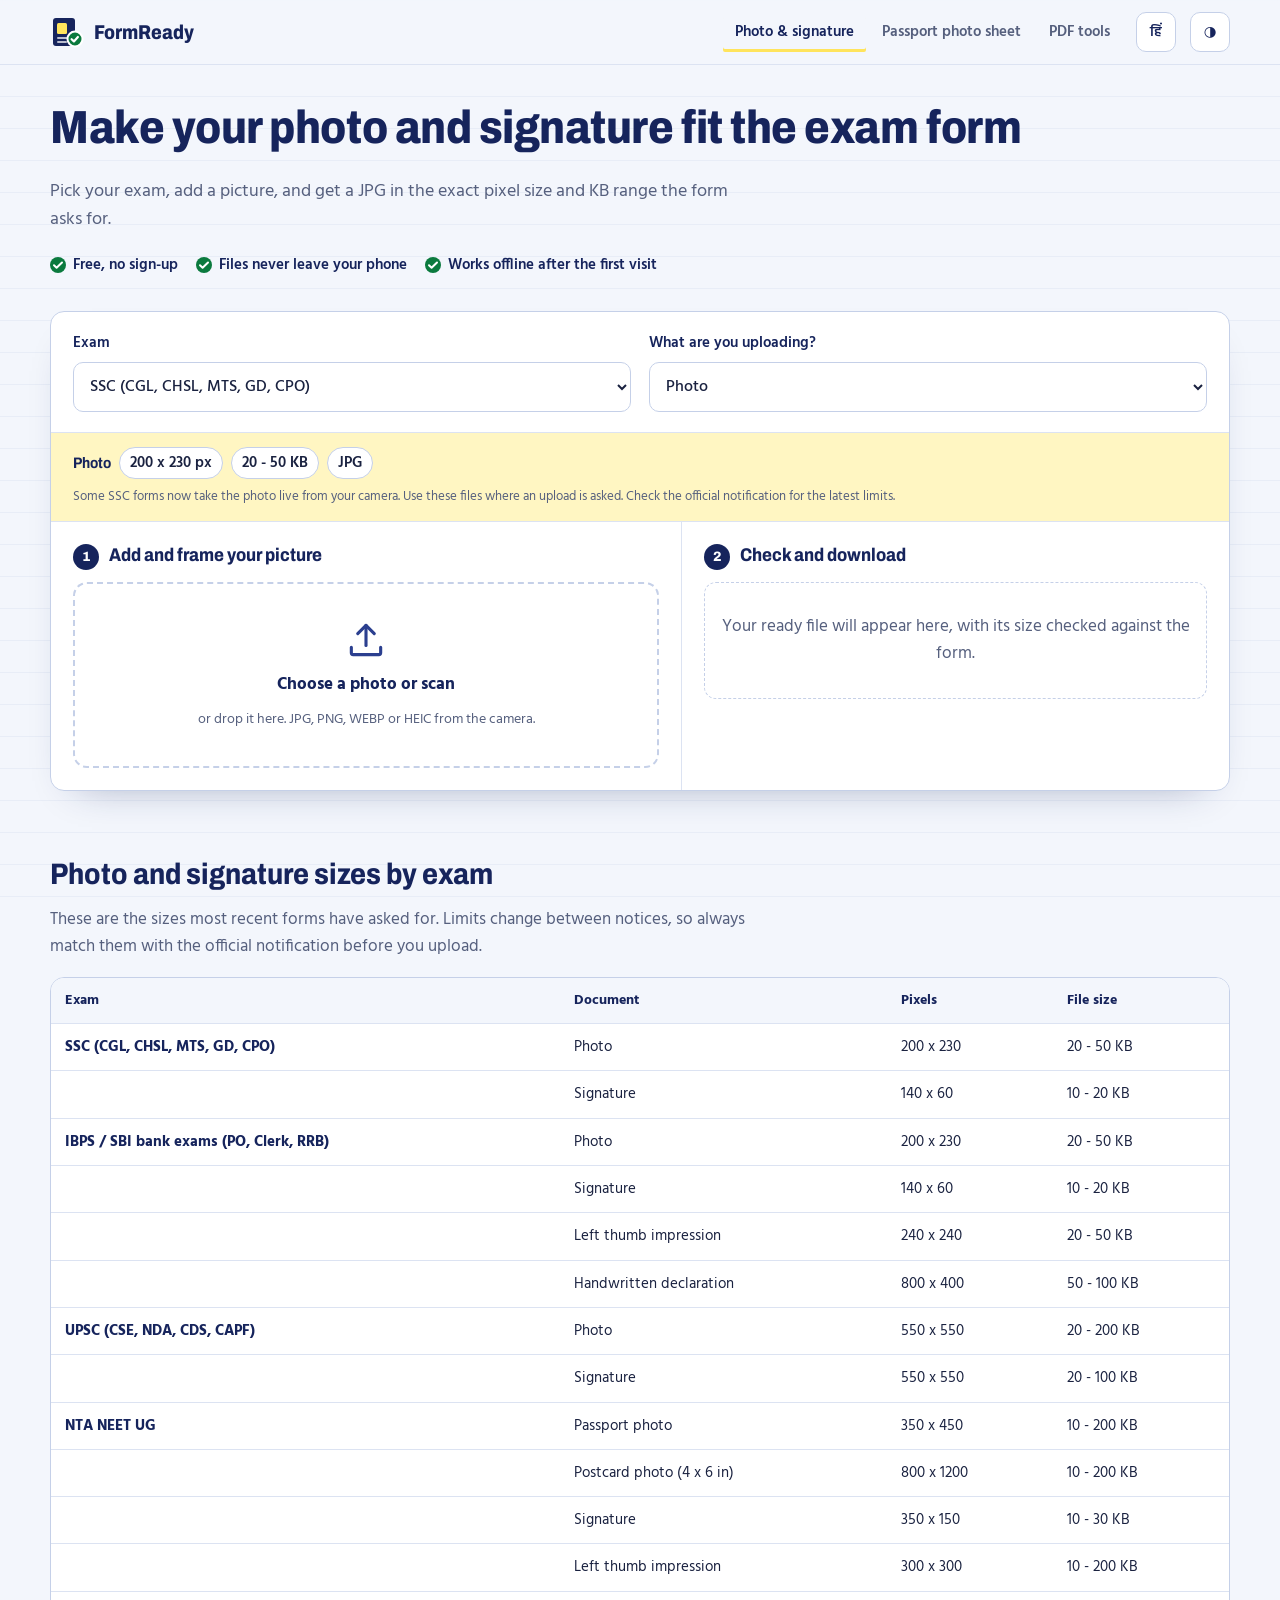
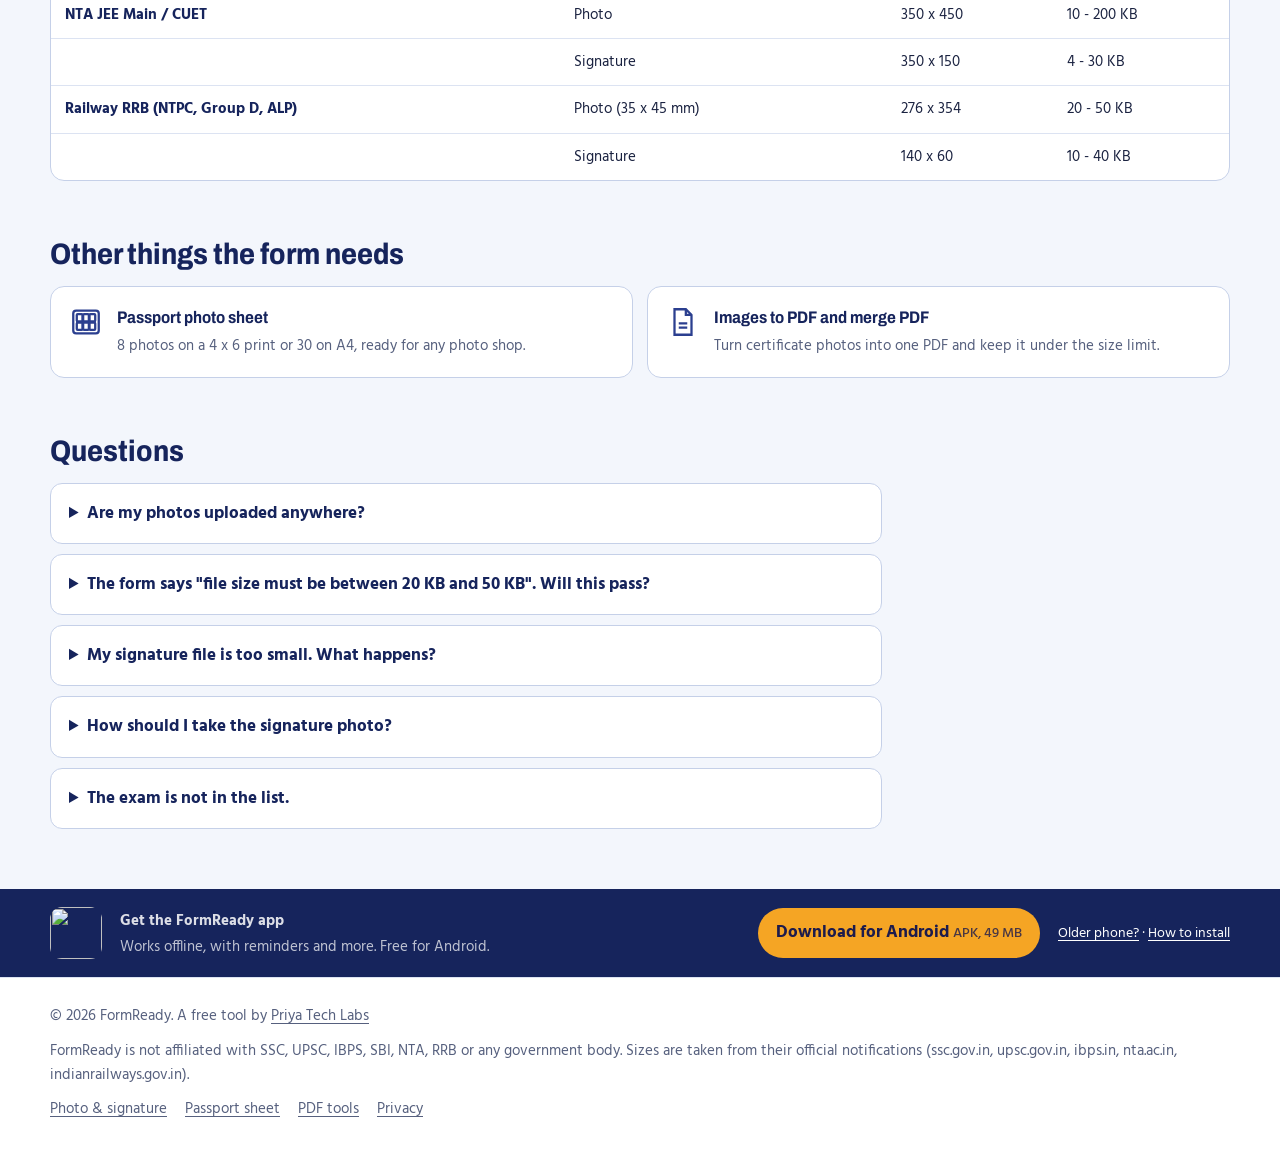
==== commit 730ad719: "Added exam alerts (admit cards, results and answer keys) to the app data file, the script that check" ====
--- a/index.html
+++ b/index.html
@@ -145,6 +145,7 @@
   </section>
 </main>
 
+<aside class="get-app" aria-label="Android app"><div class="wrap"><img src="https://priya4042.github.io/assets/apps/formready.png" alt="" width="52" height="52" loading="lazy"><p><b><span data-only="en">Get the FormReady app</span><span data-only="hi">FormReady ऐप पाएँ</span></b><span><span data-only="en">Works offline, with reminders and more. Free for Android.</span><span data-only="hi">ऑफ़लाइन चलता है, रिमाइंडर और भी बहुत कुछ। Android के लिए मुफ़्त।</span></span></p><a class="get-btn" href="https://github.com/priya4042/priya4042.github.io/releases/download/apps/formready-1.0.0-arm64.apk" download><span data-only="en">Download for Android</span><span data-only="hi">Android के लिए डाउनलोड</span> <small>APK, 49 MB</small></a><span class="get-more"><a href="https://github.com/priya4042/priya4042.github.io/releases/download/apps/formready-1.0.0-old-phones.apk" download><span data-only="en">Older phone?</span><span data-only="hi">पुराना फ़ोन?</span></a> &middot; <a href="https://priya4042.github.io/download.html#how"><span data-only="en">How to install</span><span data-only="hi">इंस्टॉल कैसे करें</span></a></span></div></aside>
 <footer class="foot"><div class="wrap">
   <span>&copy; <span id="year">2026</span> FormReady. <span data-only="en">A free tool by</span><span data-only="hi">एक मुफ़्त टूल,</span> <a href="https://priya4042.github.io/">Priya Tech Labs</a></span>
   <span><span data-only="en">FormReady is not affiliated with SSC, UPSC, IBPS, SBI, NTA, RRB or any government body. Sizes are taken from their official notifications (ssc.gov.in, upsc.gov.in, ibps.in, nta.ac.in, indianrailways.gov.in).</span><span data-only="hi">FormReady का SSC, UPSC, IBPS, SBI, NTA, RRB या किसी सरकारी संस्था से कोई संबंध नहीं है। साइज़ उनके आधिकारिक नोटिफ़िकेशन (ssc.gov.in, upsc.gov.in, ibps.in, nta.ac.in, indianrailways.gov.in) से लिए गए हैं।</span></span>
--- a/assets/app.css
+++ b/assets/app.css
@@ -199,3 +199,16 @@
 
 @media (prefers-reduced-motion: reduce) { *, *::before, *::after { transition: none !important; animation: none !important; } }
 @media print { .top, .foot, .sheet .tools { display: none; } }
+
+/* Android app download strip */
+.get-app { background: #16245C; color: #fff; margin-top: 30px; padding: 18px 0; }
+.get-app .wrap { display: flex; flex-wrap: wrap; align-items: center; gap: 12px 18px; }
+.get-app img { border-radius: 12px; }
+.get-app p { margin: 0; flex: 1 1 240px; display: grid; gap: 2px; }
+.get-app p span { opacity: .85; font-size: .92rem; }
+.get-btn { background: #F5A524; color: #1D1B4C; font-weight: 700; border-radius: 999px; padding: 11px 18px; text-decoration: none; white-space: nowrap; }
+.get-btn small { font-weight: 500; opacity: .8; }
+.get-btn:focus-visible { outline: 3px solid #fff; outline-offset: 3px; }
+.get-more { font-size: .9rem; }
+.get-more a { color: #fff; }
+.get-app + .foot { margin-top: 0; }
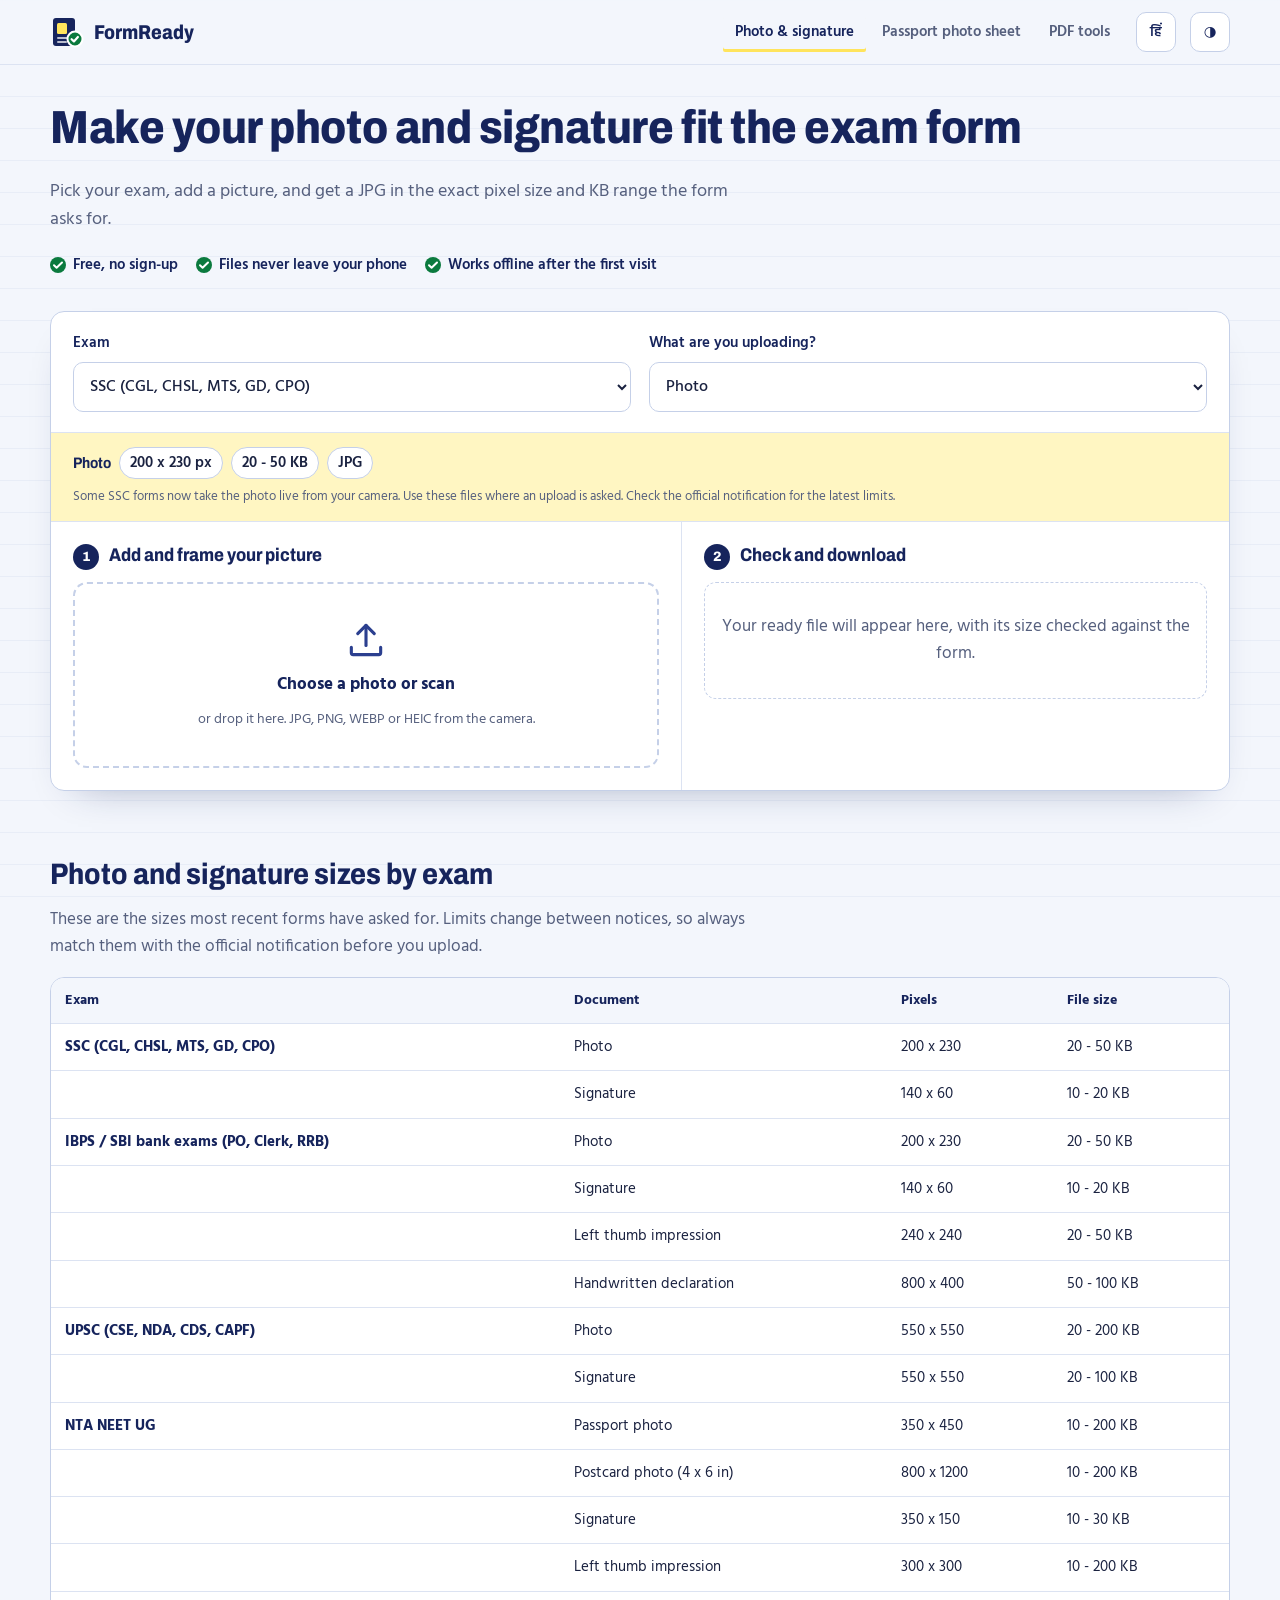
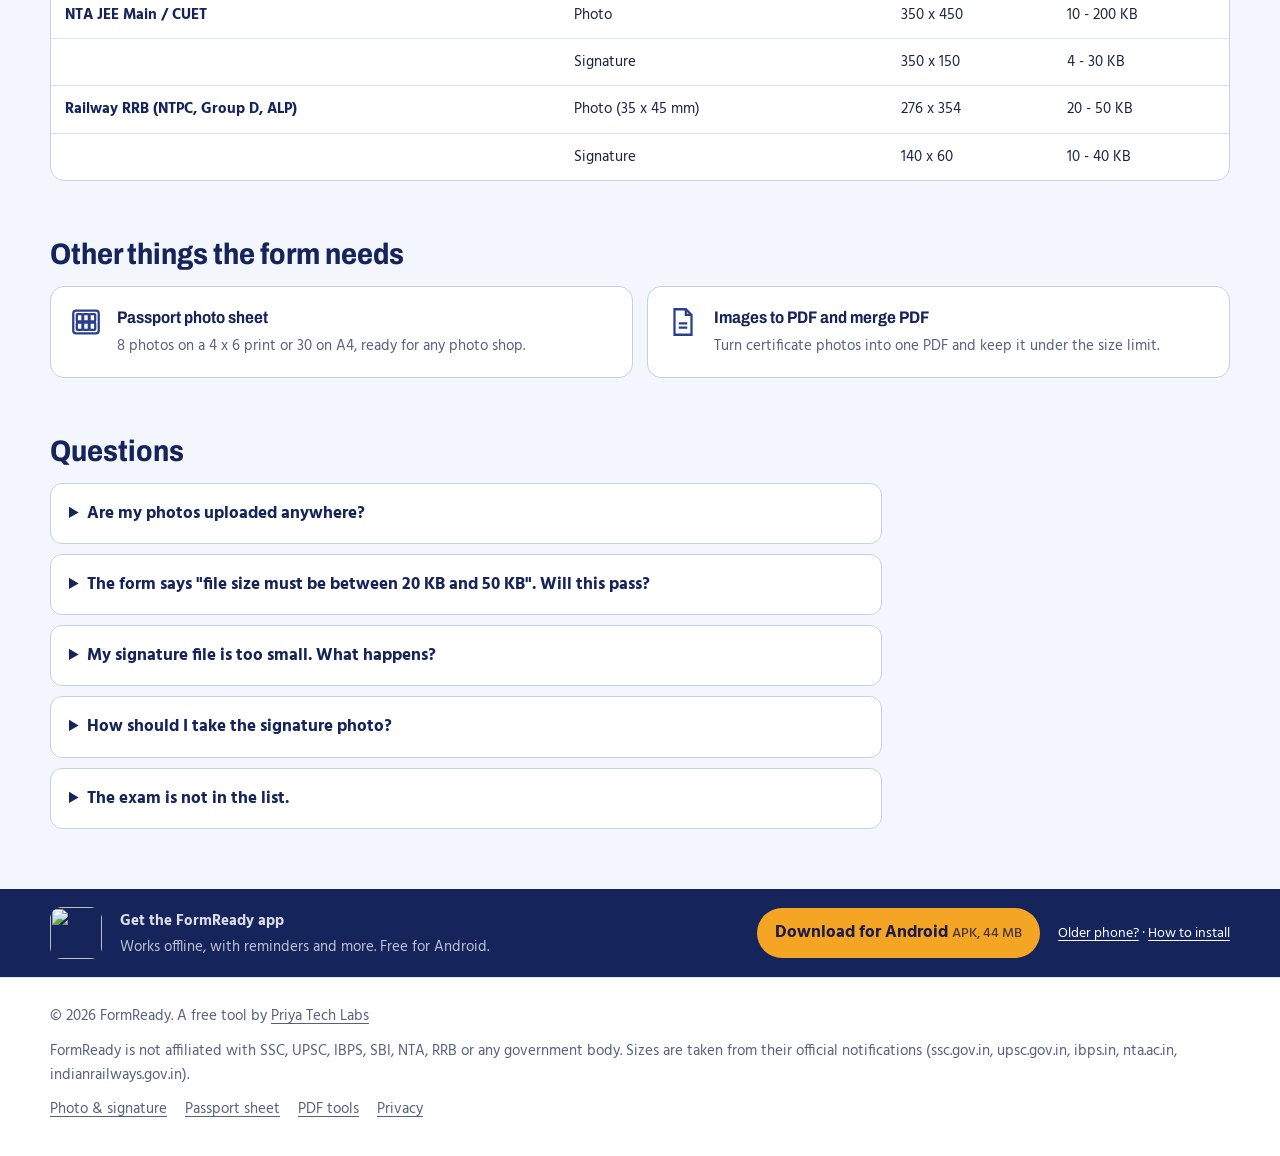
==== commit f2f915d4: "Updated the Android download size in the Get the app strip to 44 MB for the smaller FormReady build." ====
--- a/index.html
+++ b/index.html
@@ -145,7 +145,7 @@
   </section>
 </main>
 
-<aside class="get-app" aria-label="Android app"><div class="wrap"><img src="https://priya4042.github.io/assets/apps/formready.png" alt="" width="52" height="52" loading="lazy"><p><b><span data-only="en">Get the FormReady app</span><span data-only="hi">FormReady ऐप पाएँ</span></b><span><span data-only="en">Works offline, with reminders and more. Free for Android.</span><span data-only="hi">ऑफ़लाइन चलता है, रिमाइंडर और भी बहुत कुछ। Android के लिए मुफ़्त।</span></span></p><a class="get-btn" href="https://github.com/priya4042/priya4042.github.io/releases/download/apps/formready-1.0.0-arm64.apk" download><span data-only="en">Download for Android</span><span data-only="hi">Android के लिए डाउनलोड</span> <small>APK, 49 MB</small></a><span class="get-more"><a href="https://github.com/priya4042/priya4042.github.io/releases/download/apps/formready-1.0.0-old-phones.apk" download><span data-only="en">Older phone?</span><span data-only="hi">पुराना फ़ोन?</span></a> &middot; <a href="https://priya4042.github.io/download.html#how"><span data-only="en">How to install</span><span data-only="hi">इंस्टॉल कैसे करें</span></a></span></div></aside>
+<aside class="get-app" aria-label="Android app"><div class="wrap"><img src="https://priya4042.github.io/assets/apps/formready.png" alt="" width="52" height="52" loading="lazy"><p><b><span data-only="en">Get the FormReady app</span><span data-only="hi">FormReady ऐप पाएँ</span></b><span><span data-only="en">Works offline, with reminders and more. Free for Android.</span><span data-only="hi">ऑफ़लाइन चलता है, रिमाइंडर और भी बहुत कुछ। Android के लिए मुफ़्त।</span></span></p><a class="get-btn" href="https://github.com/priya4042/priya4042.github.io/releases/download/apps/formready-1.0.0-arm64.apk" download><span data-only="en">Download for Android</span><span data-only="hi">Android के लिए डाउनलोड</span> <small>APK, 44 MB</small></a><span class="get-more"><a href="https://github.com/priya4042/priya4042.github.io/releases/download/apps/formready-1.0.0-old-phones.apk" download><span data-only="en">Older phone?</span><span data-only="hi">पुराना फ़ोन?</span></a> &middot; <a href="https://priya4042.github.io/download.html#how"><span data-only="en">How to install</span><span data-only="hi">इंस्टॉल कैसे करें</span></a></span></div></aside>
 <footer class="foot"><div class="wrap">
   <span>&copy; <span id="year">2026</span> FormReady. <span data-only="en">A free tool by</span><span data-only="hi">एक मुफ़्त टूल,</span> <a href="https://priya4042.github.io/">Priya Tech Labs</a></span>
   <span><span data-only="en">FormReady is not affiliated with SSC, UPSC, IBPS, SBI, NTA, RRB or any government body. Sizes are taken from their official notifications (ssc.gov.in, upsc.gov.in, ibps.in, nta.ac.in, indianrailways.gov.in).</span><span data-only="hi">FormReady का SSC, UPSC, IBPS, SBI, NTA, RRB या किसी सरकारी संस्था से कोई संबंध नहीं है। साइज़ उनके आधिकारिक नोटिफ़िकेशन (ssc.gov.in, upsc.gov.in, ibps.in, nta.ac.in, indianrailways.gov.in) से लिए गए हैं।</span></span>
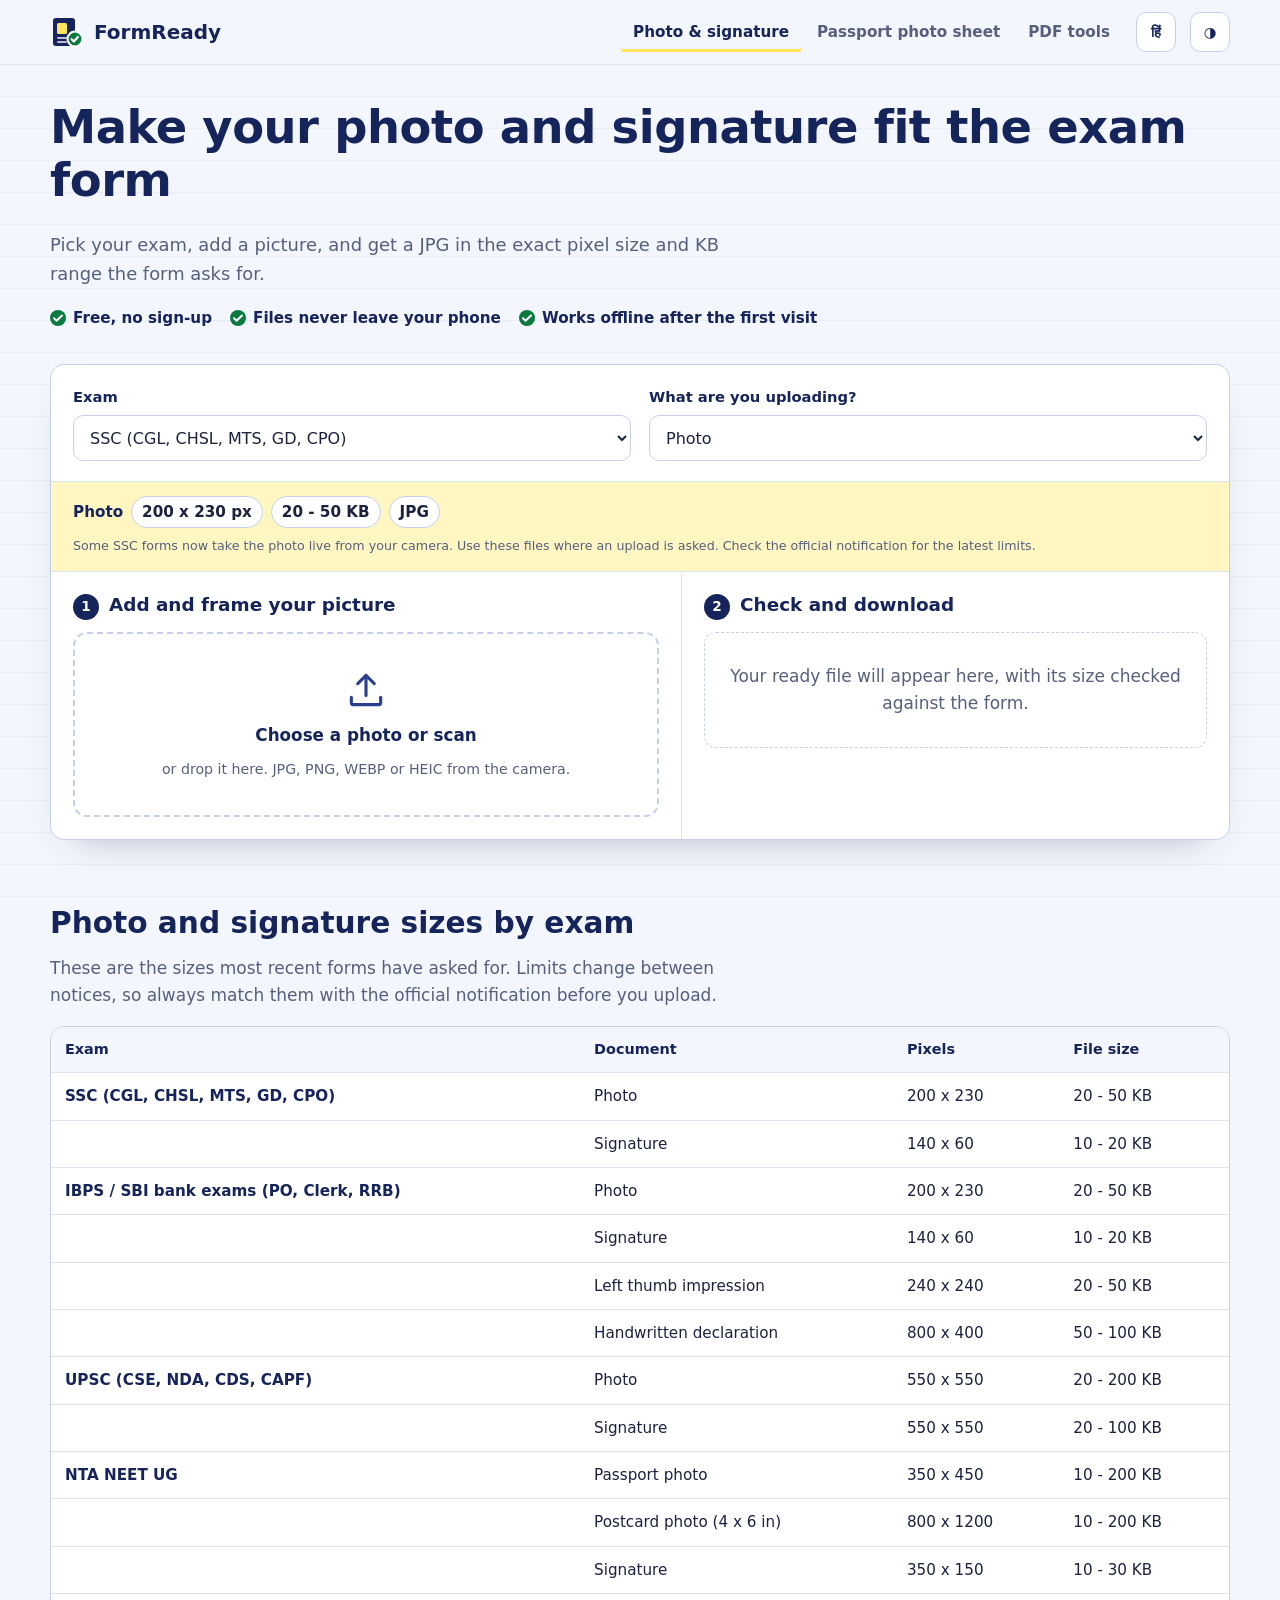
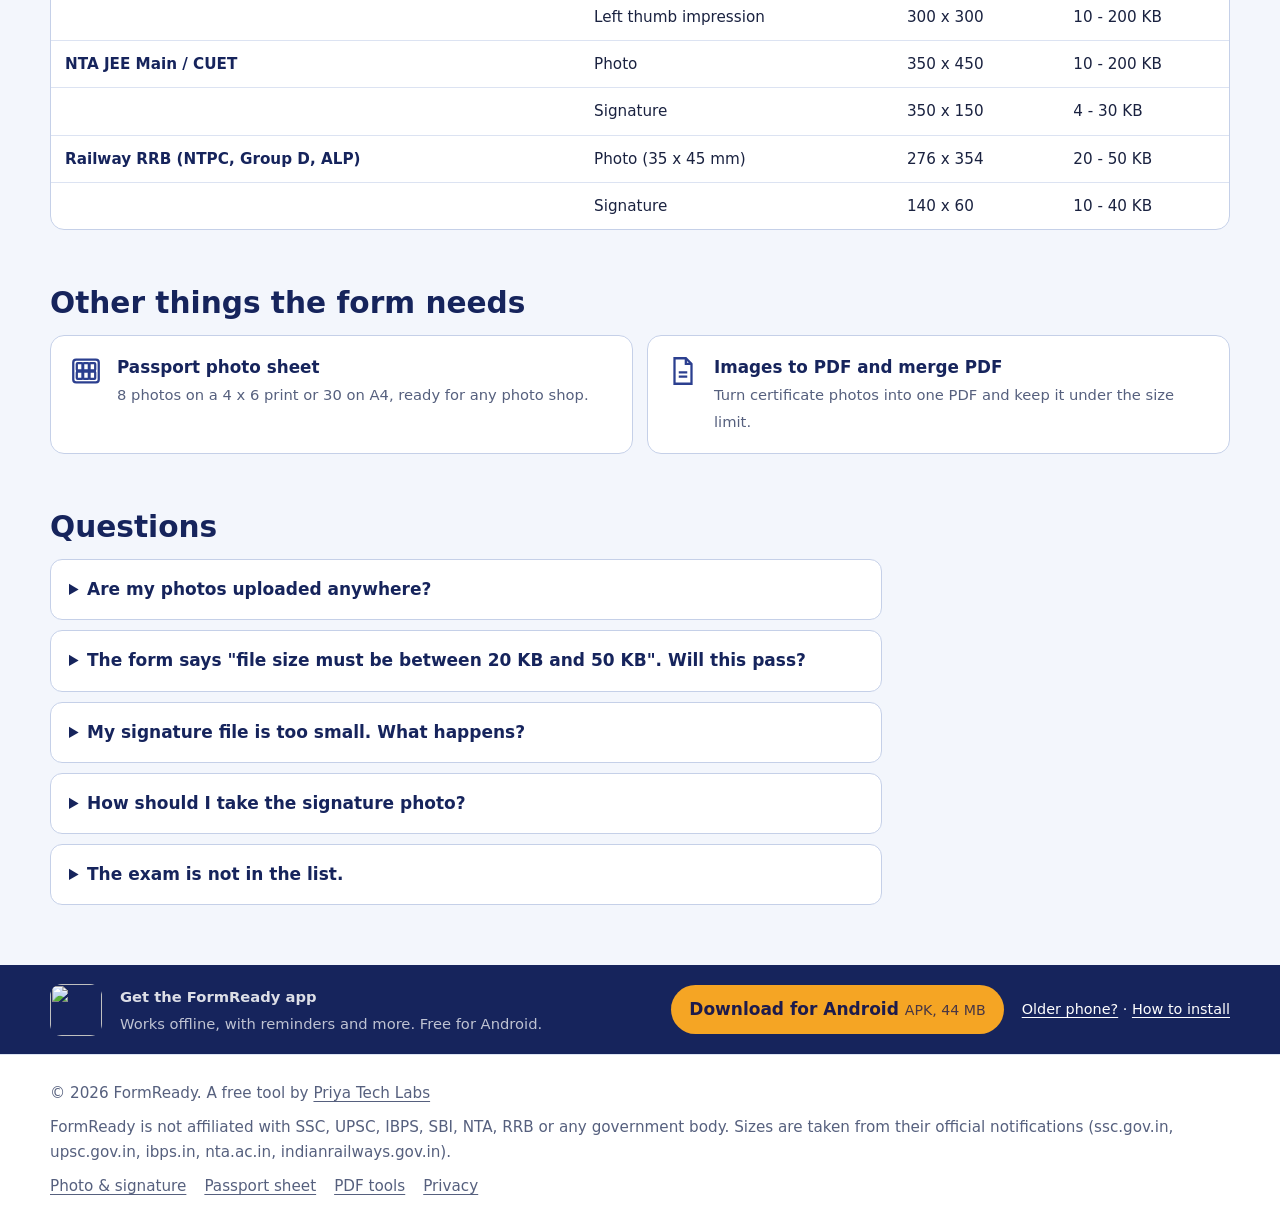
==== commit f4ea0fa9: "Published the website files." ====
--- a/index.html
+++ b/index.html
@@ -12,6 +12,8 @@
 <meta property="og:type" content="website">
 <meta name="twitter:card" content="summary_large_image">
 <meta name="theme-color" content="#16245C">
+<meta http-equiv="Content-Security-Policy" content="default-src 'self'; script-src 'self'; style-src 'self' 'unsafe-inline' https://fonts.googleapis.com; font-src 'self' https://fonts.gstatic.com; img-src 'self' data: blob: https://priya4042.github.io; connect-src 'self'; object-src 'none'; base-uri 'self'; form-action 'self'; upgrade-insecure-requests">
+<meta name="referrer" content="strict-origin-when-cross-origin">
 <link rel="manifest" href="manifest.webmanifest">
 <link rel="icon" href="assets/icon.svg" type="image/svg+xml">
 <link rel="apple-touch-icon" href="assets/icon-192.png">
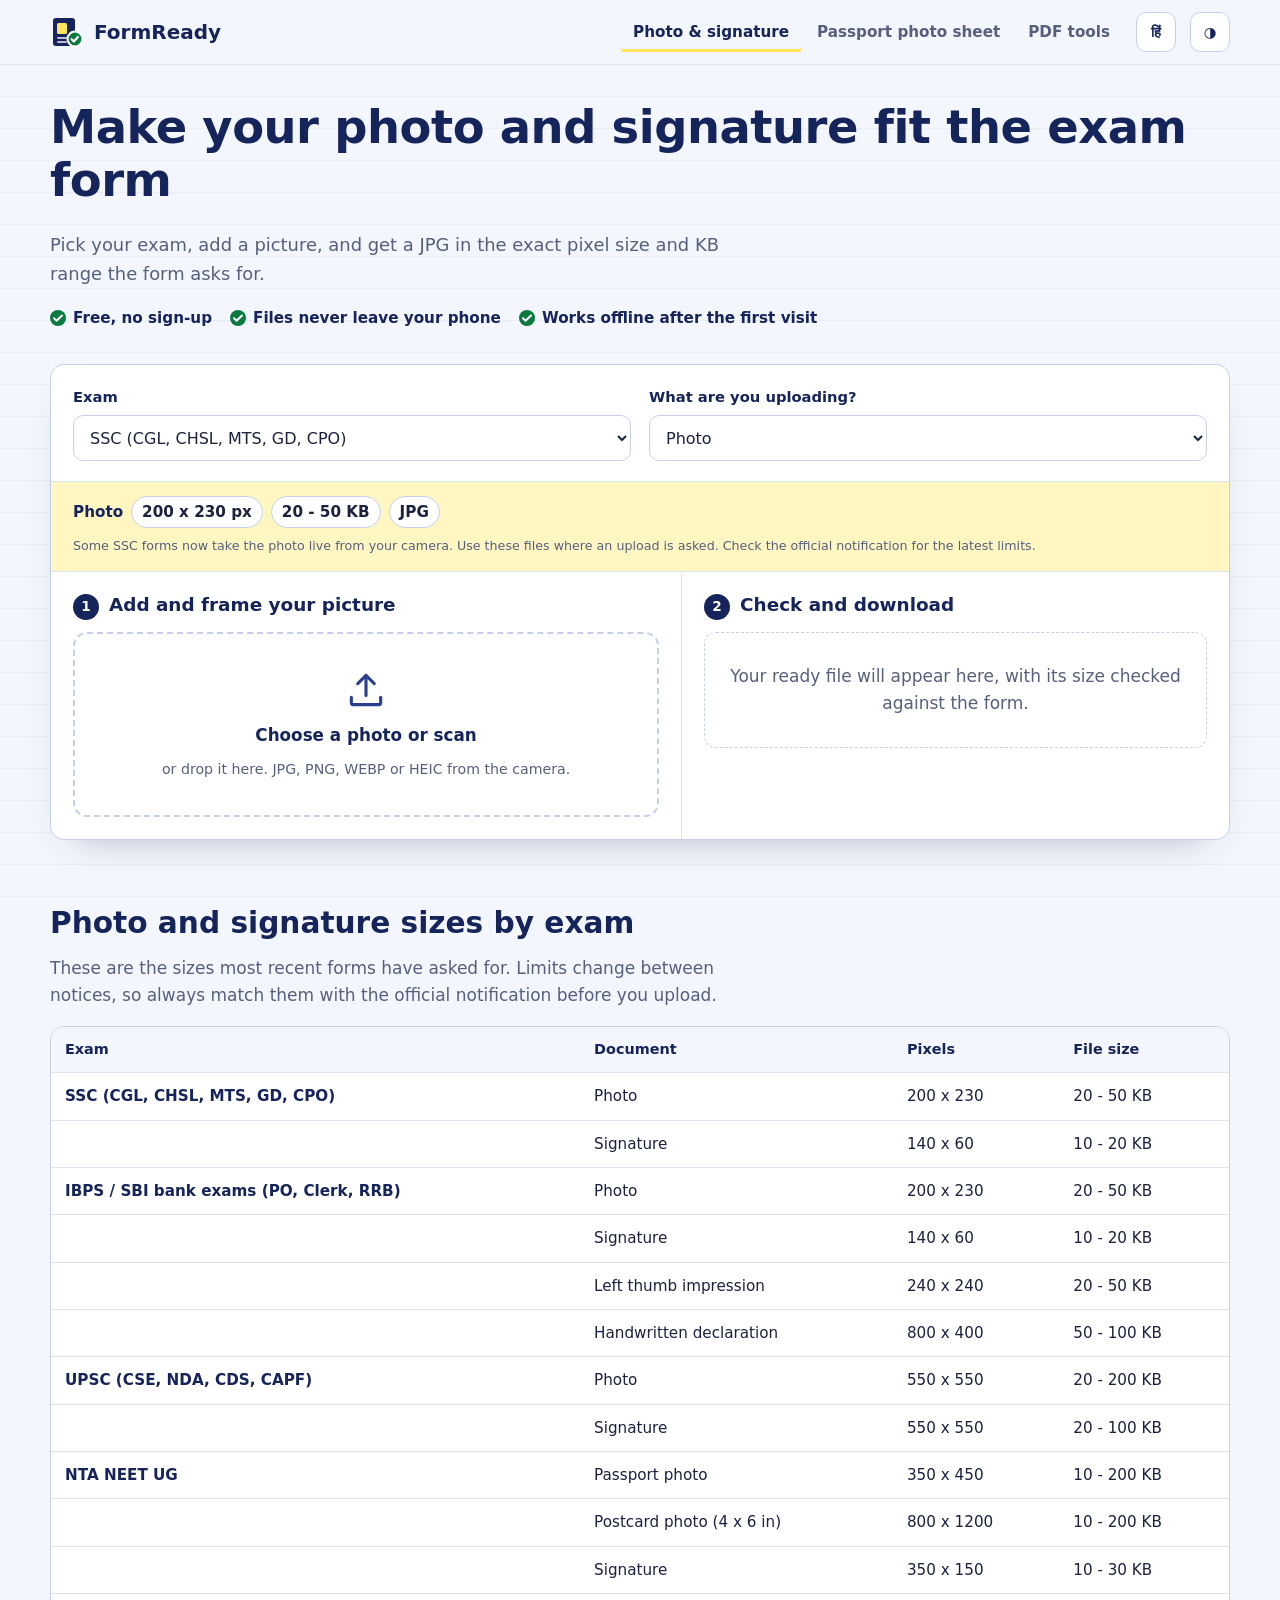
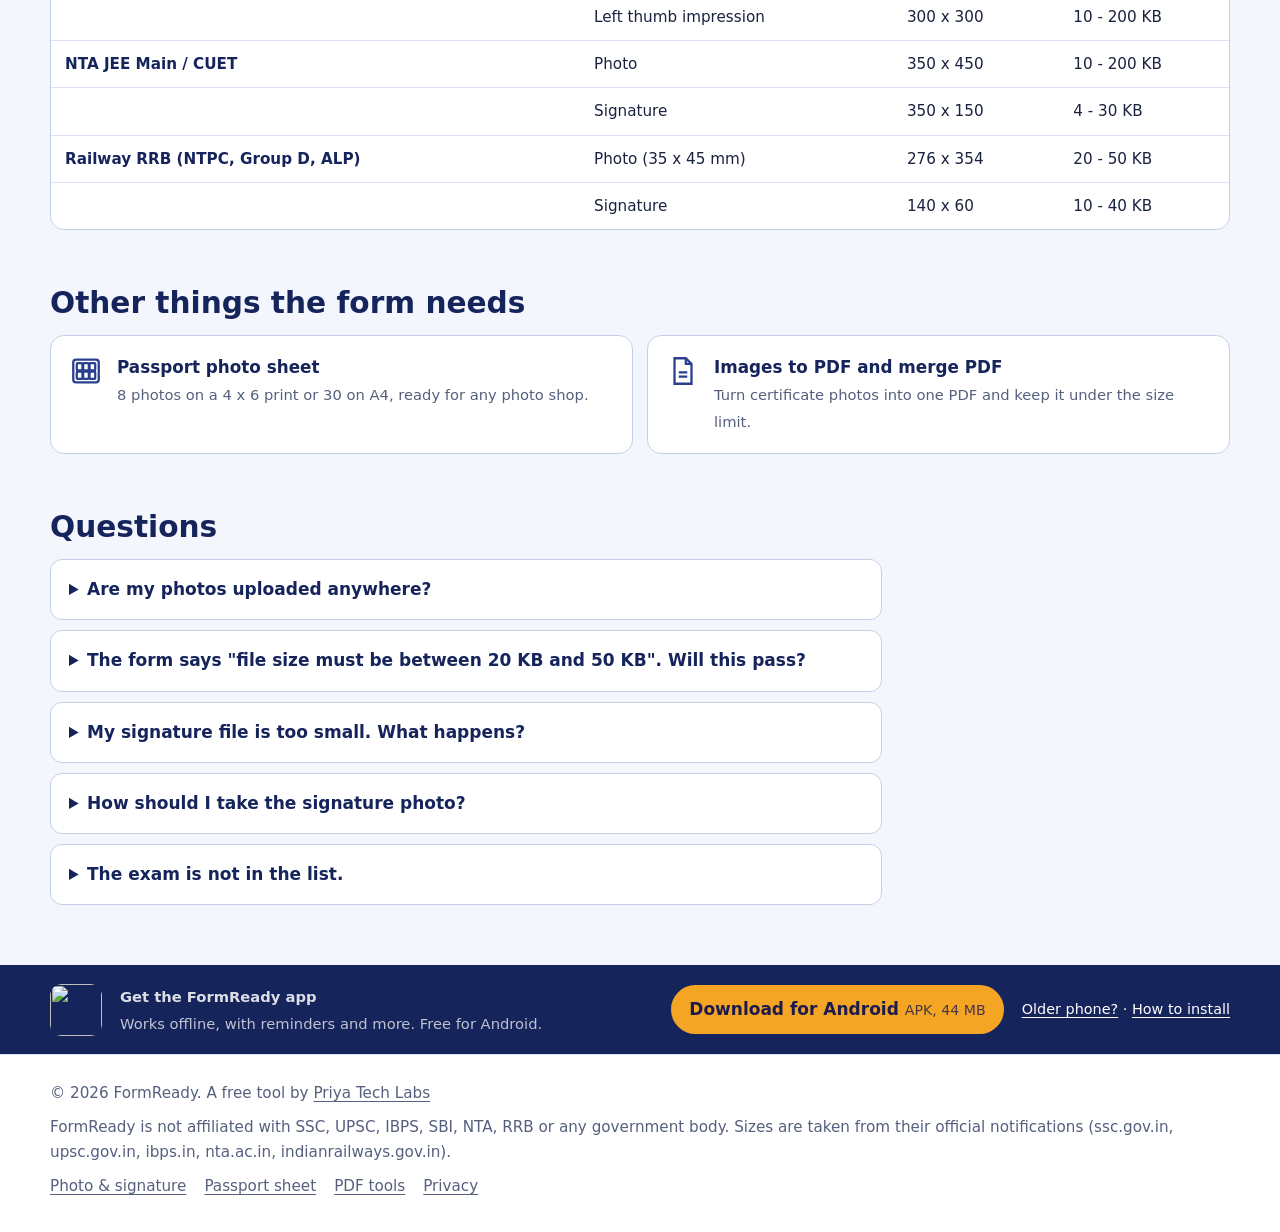
==== commit 63f42e2a: "Published the website files." ====
--- a/index.html
+++ b/index.html
@@ -147,7 +147,7 @@
   </section>
 </main>
 
-<aside class="get-app" aria-label="Android app"><div class="wrap"><img src="https://priya4042.github.io/assets/apps/formready.png" alt="" width="52" height="52" loading="lazy"><p><b><span data-only="en">Get the FormReady app</span><span data-only="hi">FormReady ऐप पाएँ</span></b><span><span data-only="en">Works offline, with reminders and more. Free for Android.</span><span data-only="hi">ऑफ़लाइन चलता है, रिमाइंडर और भी बहुत कुछ। Android के लिए मुफ़्त।</span></span></p><a class="get-btn" href="https://github.com/priya4042/priya4042.github.io/releases/download/apps/formready-1.0.0-arm64.apk" download><span data-only="en">Download for Android</span><span data-only="hi">Android के लिए डाउनलोड</span> <small>APK, 44 MB</small></a><span class="get-more"><a href="https://github.com/priya4042/priya4042.github.io/releases/download/apps/formready-1.0.0-old-phones.apk" download><span data-only="en">Older phone?</span><span data-only="hi">पुराना फ़ोन?</span></a> &middot; <a href="https://priya4042.github.io/download.html#how"><span data-only="en">How to install</span><span data-only="hi">इंस्टॉल कैसे करें</span></a></span></div></aside>
+<aside class="get-app" aria-label="Android app"><div class="wrap"><img src="https://priya4042.github.io/assets/apps/formready.png" alt="" width="52" height="52" loading="lazy"><p><b><span data-only="en">Get the FormReady app</span><span data-only="hi">FormReady ऐप पाएँ</span></b><span><span data-only="en">Works offline, with reminders and more. Free for Android.</span><span data-only="hi">ऑफ़लाइन चलता है, रिमाइंडर और भी बहुत कुछ। Android के लिए मुफ़्त।</span></span></p><a class="get-btn" href="https://github.com/priya4042/priya4042.github.io/releases/download/apps/formready-1.0.1-arm64.apk" download><span data-only="en">Download for Android</span><span data-only="hi">Android के लिए डाउनलोड</span> <small>APK, 44 MB</small></a><span class="get-more"><a href="https://github.com/priya4042/priya4042.github.io/releases/download/apps/formready-1.0.1-old-phones.apk" download><span data-only="en">Older phone?</span><span data-only="hi">पुराना फ़ोन?</span></a> &middot; <a href="https://priya4042.github.io/download.html#how"><span data-only="en">How to install</span><span data-only="hi">इंस्टॉल कैसे करें</span></a></span></div></aside>
 <footer class="foot"><div class="wrap">
   <span>&copy; <span id="year">2026</span> FormReady. <span data-only="en">A free tool by</span><span data-only="hi">एक मुफ़्त टूल,</span> <a href="https://priya4042.github.io/">Priya Tech Labs</a></span>
   <span><span data-only="en">FormReady is not affiliated with SSC, UPSC, IBPS, SBI, NTA, RRB or any government body. Sizes are taken from their official notifications (ssc.gov.in, upsc.gov.in, ibps.in, nta.ac.in, indianrailways.gov.in).</span><span data-only="hi">FormReady का SSC, UPSC, IBPS, SBI, NTA, RRB या किसी सरकारी संस्था से कोई संबंध नहीं है। साइज़ उनके आधिकारिक नोटिफ़िकेशन (ssc.gov.in, upsc.gov.in, ibps.in, nta.ac.in, indianrailways.gov.in) से लिए गए हैं।</span></span>
